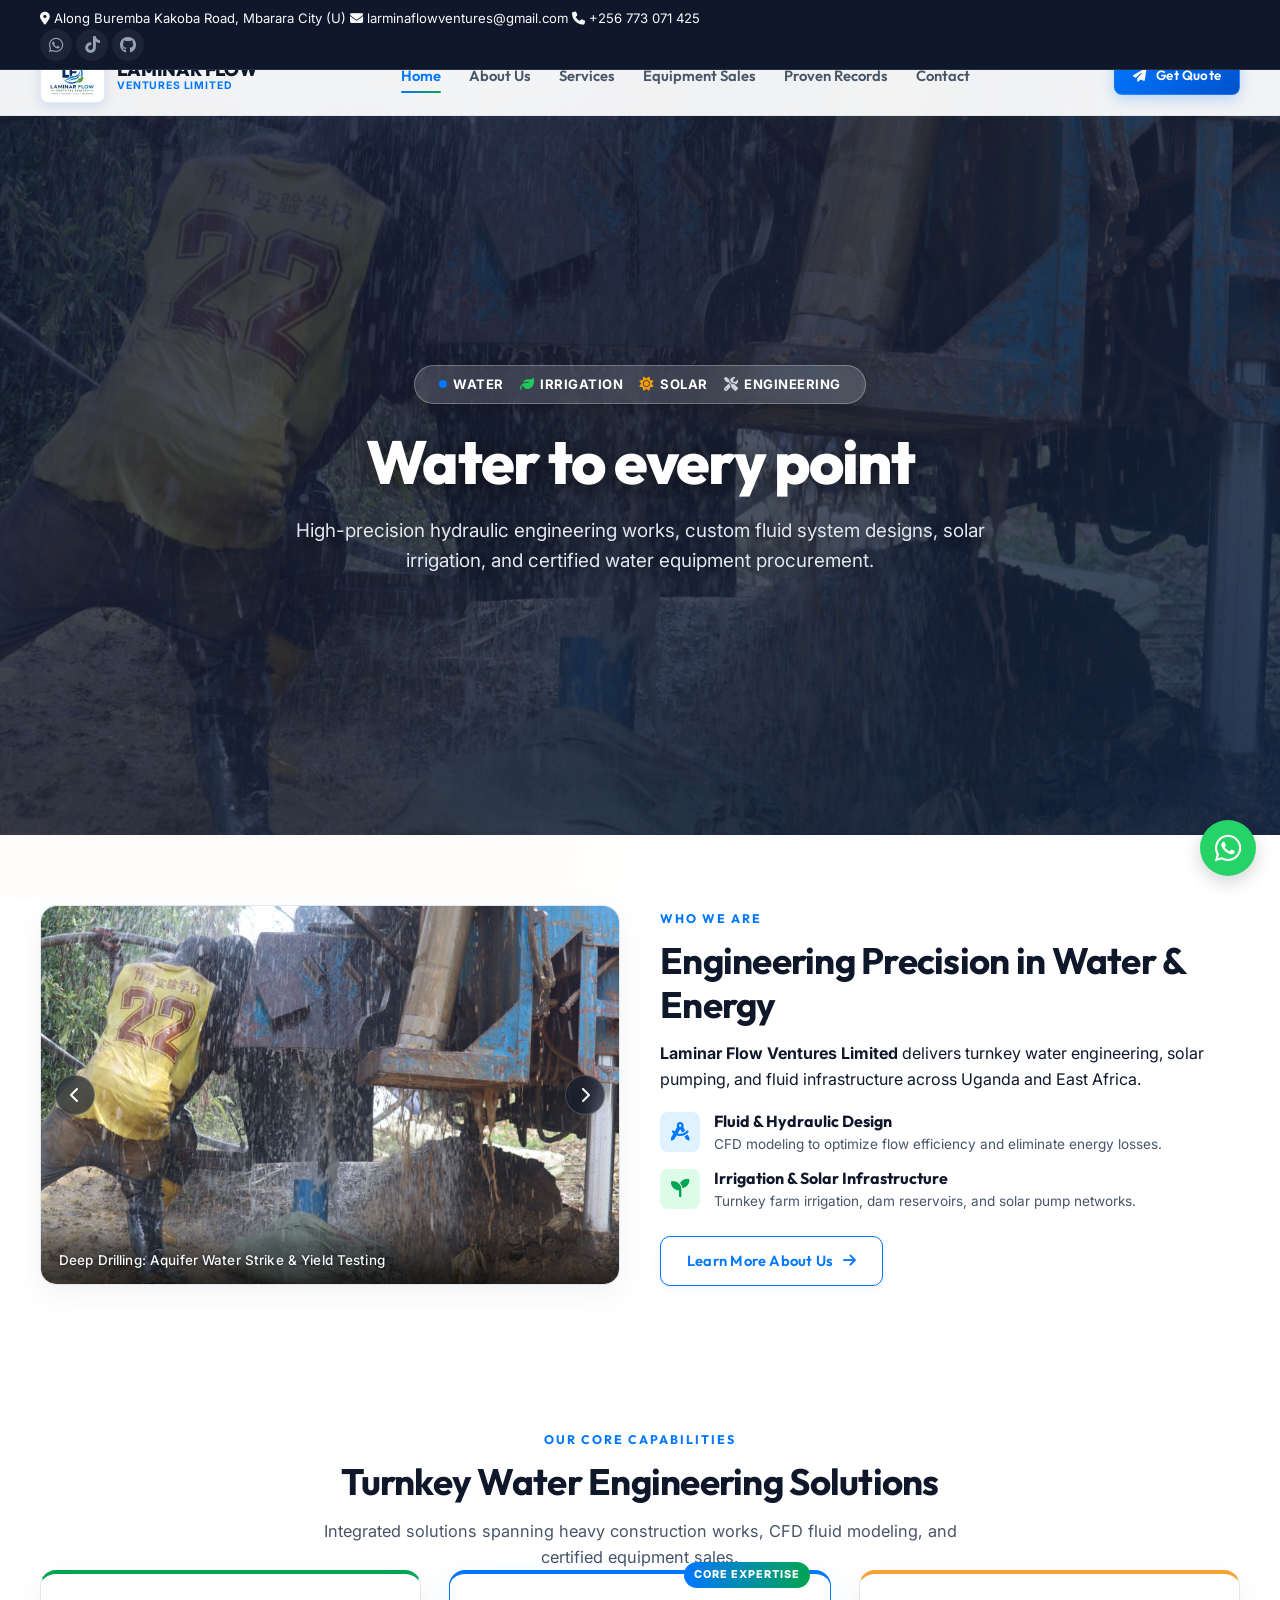
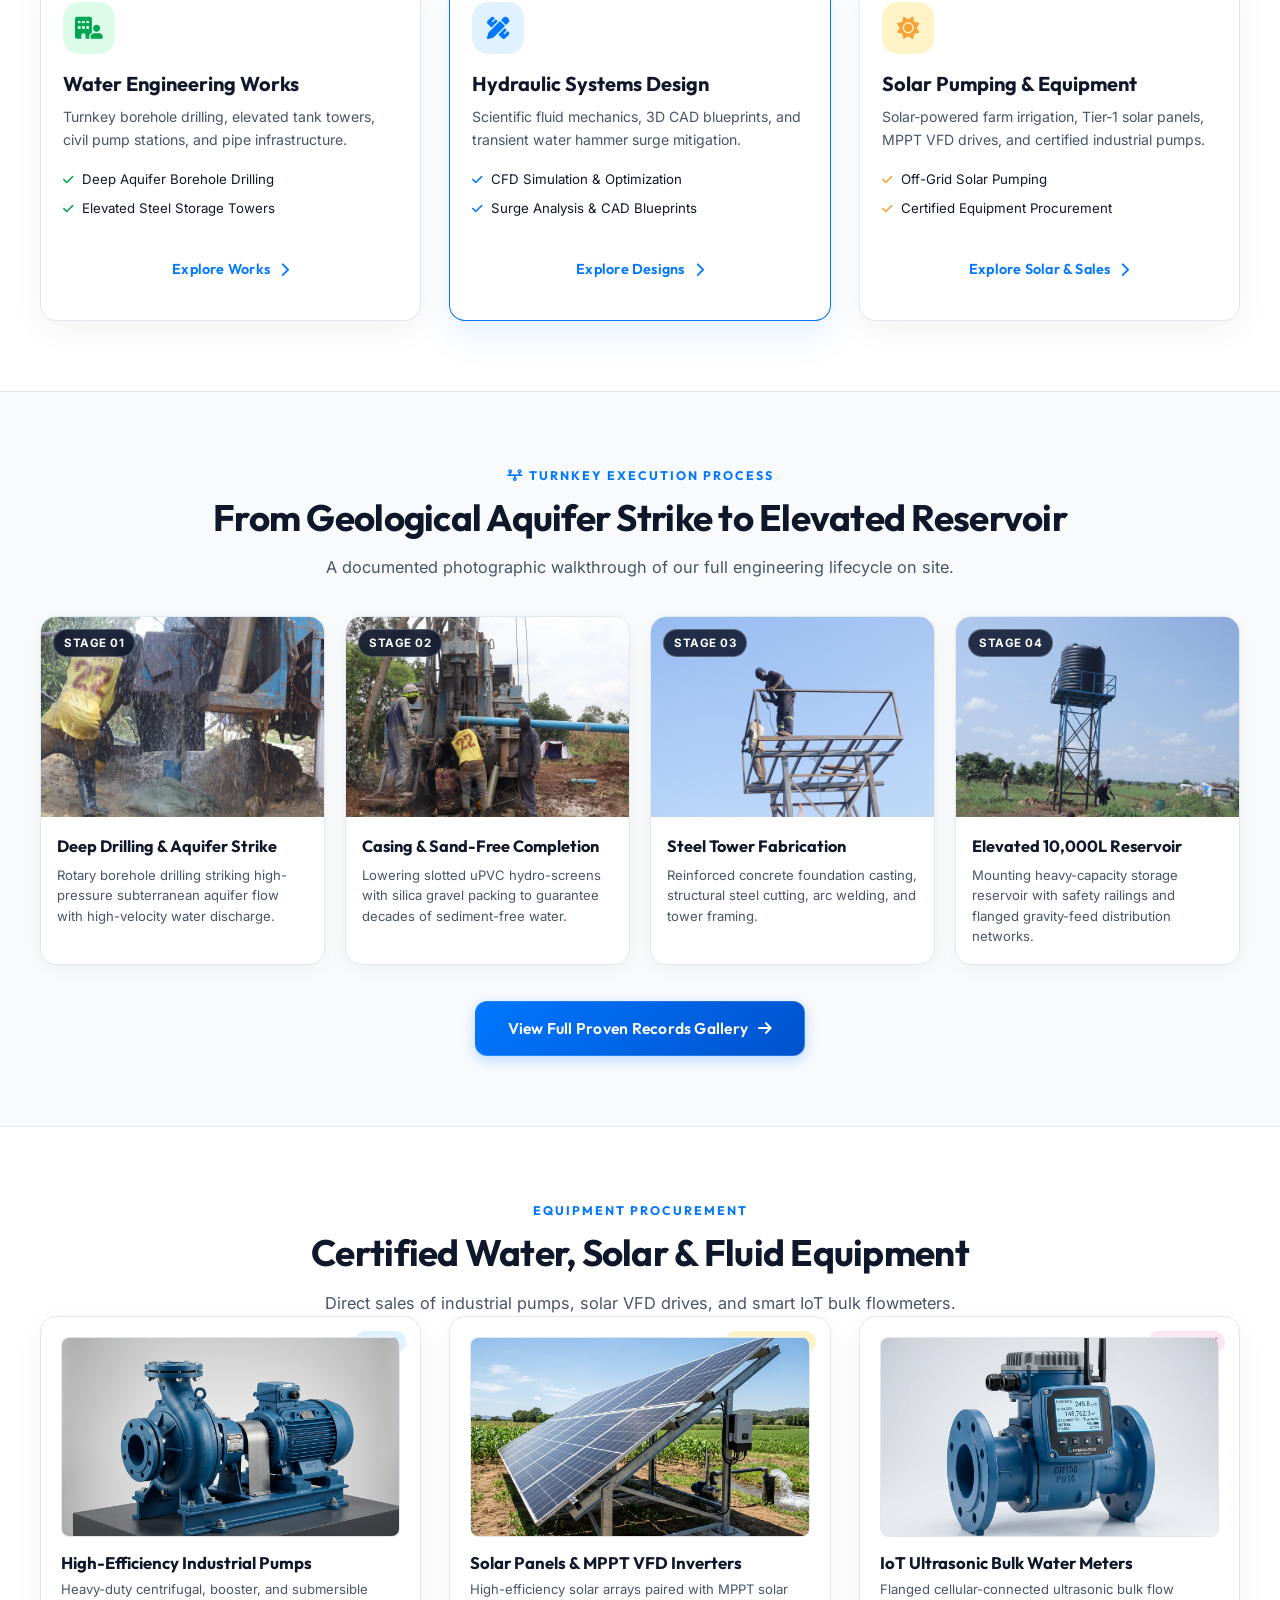
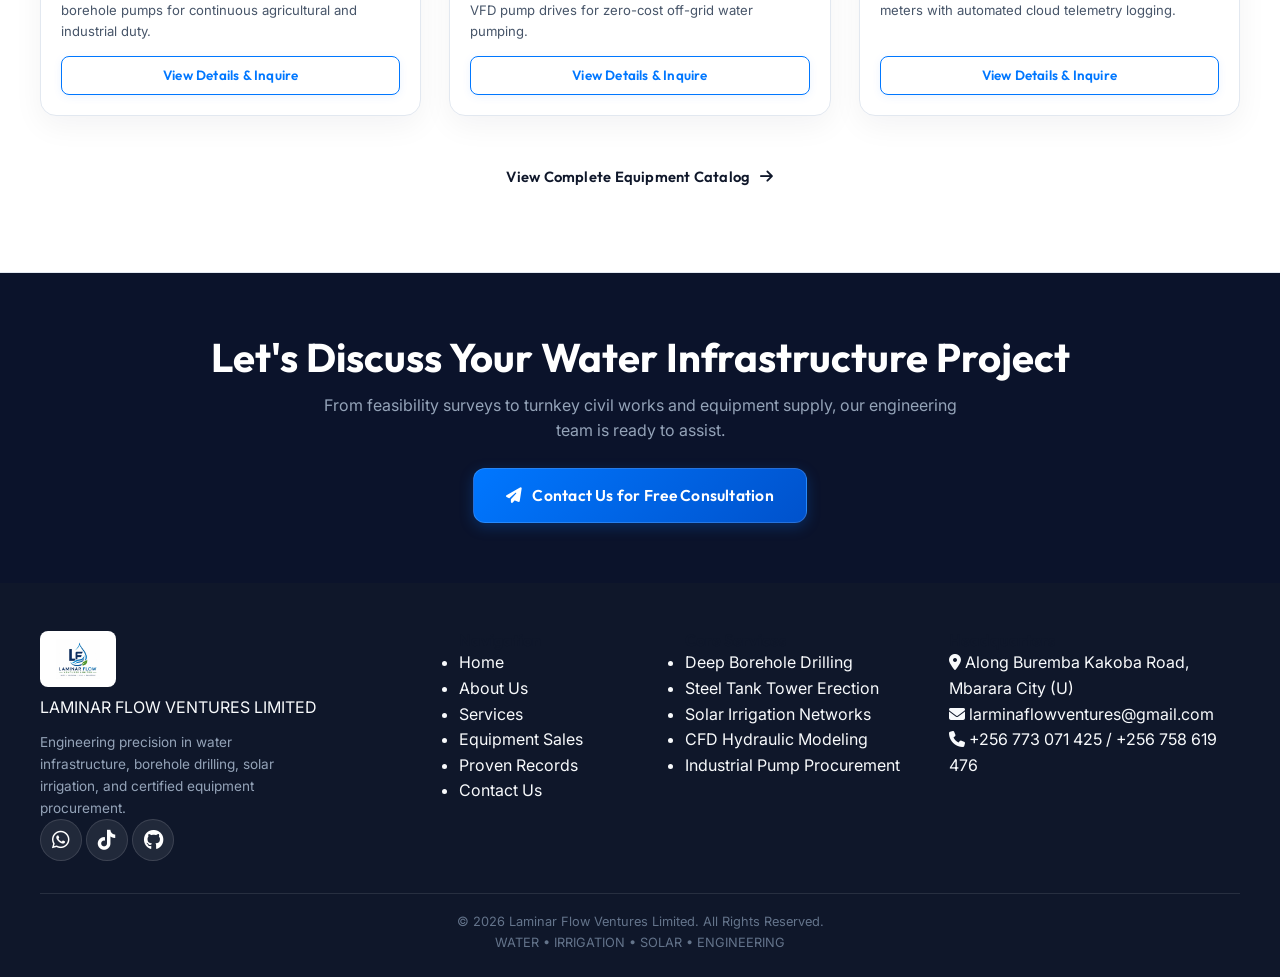
==== index.html @ 8f4f9148 "Add favicon to all html pages" ====
<!DOCTYPE html>
<html lang="en">
<head>
    <meta charset="UTF-8">
    <meta name="viewport" content="width=device-width, initial-scale=1.0">
    <title>Laminar Flow Ventures Limited | Water to every point</title>
    <link rel="icon" type="image/png" href="logo.png">
    <meta name="description" content="Turnkey Water Engineering Works, CFD Fluid Modeling, Agricultural Solar Irrigation, and Certified Equipment Sales across Uganda and East Africa.">
    
    <!-- Google Fonts -->
    <link rel="preconnect" href="https://fonts.googleapis.com">
    <link rel="preconnect" href="https://fonts.gstatic.com" crossorigin>
    <link href="https://fonts.googleapis.com/css2?family=Inter:wght@300;400;500;600;700&family=Outfit:wght@500;600;700;800&family=JetBrains+Mono:wght@400;500;600&display=swap" rel="stylesheet">
    
    <!-- Font Awesome Icons -->
    <link rel="stylesheet" href="https://cdnjs.cloudflare.com/ajax/libs/font-awesome/6.5.2/css/all.min.css">
    
    <!-- Custom CSS -->
    <link rel="stylesheet" href="styles.css?v=27.0">
</head>
<body>
    <!-- Top Contact Bar -->
    <div class="top-bar">
        <div class="container top-bar-content">
            <div class="top-info">
                <span><i class="fa-solid fa-location-dot"></i> Along Buremba Kakoba Road, Mbarara City (U)</span>
                <span><i class="fa-solid fa-envelope"></i> larminaflowventures@gmail.com</span>
                <span><i class="fa-solid fa-phone"></i> +256 773 071 425</span>
            </div>
            <div class="top-socials">
                <a href="https://wa.me/256758619476" target="_blank" class="top-social-link" title="Chat on WhatsApp"><i class="fa-brands fa-whatsapp"></i></a>
                <a href="https://www.tiktok.com/@laminarflowventures" target="_blank" class="top-social-link" title="Follow on TikTok"><i class="fa-brands fa-tiktok"></i></a>
                <a href="https://github.com/Christopher-Ssekyanzi/Laminar-flow-ventures-" target="_blank" class="top-social-link" title="GitHub Repository"><i class="fa-brands fa-github"></i></a>
            </div>
        </div>
    </div>

    <!-- Main Navigation Header -->
    <header class="main-header" id="header">
        <div class="container nav-container">
            <a href="index.html" class="brand-logo-wrapper" title="Laminar Flow Ventures Limited">
                <img src="logo.png" alt="Laminar Flow Ventures Limited Logo" class="header-logo-img">
                <div class="brand-text-block">
                    <span class="brand-title-main">LAMINAR FLOW</span>
                    <span class="brand-title-sub">VENTURES LIMITED</span>
                </div>
            </a>

            <nav class="nav-menu" id="nav-menu">
                <a href="index.html" class="nav-link active">Home</a>
                <a href="about.html" class="nav-link">About Us</a>
                <a href="services.html" class="nav-link">Services</a>
                <a href="equipment.html" class="nav-link">Equipment Sales</a>
                <a href="proven-records.html" class="nav-link">Proven Records</a>
                <a href="contact.html" class="nav-link">Contact</a>
            </nav>

            <div class="nav-actions">
                <a href="contact.html" class="btn btn-primary btn-sm"><i class="fa-solid fa-paper-plane"></i> Get Quote</a>
                <button class="mobile-toggle" id="mobile-toggle" aria-label="Toggle menu">
                    <i class="fa-solid fa-bars"></i>
                </button>
            </div>
        </div>
    </header>

    <!-- Hero Section with Background Slideshow (INTACT & UNTOUCHED) -->
    <section class="hero" id="hero">
        <!-- Dynamic Engineering & Water Infrastructure Background Slideshow -->
        <div class="hero-slideshow" id="hero-slideshow">
            <div class="hero-slide active" style="background-image: url('story_borehole_water_strike.jpg');" title="Deep Borehole Drilling & Aquifer Water Strike"></div>
            <div class="hero-slide" style="background-image: url('story_tower_completed_elevated_storage.jpg');" title="Elevated Water Tank Tower Infrastructure"></div>
            <div class="hero-slide" style="background-image: url('project_manifold_installation.jpg');" title="Pump Station Manifold & Piping Engineering"></div>
            <div class="hero-slide" style="background-image: url('product_solar_panels.jpg');" title="Solar Pumping & Clean Energy Arrays"></div>
            <div class="hero-slide" style="background-image: url('story_tower_structural_erection.jpg');" title="Structural Steel Tower Fabrication & Erection"></div>
        </div>

        <div class="hero-overlay"></div>
        
        <div class="hero-content">
            <div class="badge-pill">
                <span class="badge-item"><span class="badge-dot"></span> WATER</span>
                <span class="badge-item"><i class="fa-solid fa-leaf badge-icon leaf-icon"></i> IRRIGATION</span>
                <span class="badge-item"><i class="fa-solid fa-sun badge-icon sun-icon"></i> SOLAR</span>
                <span class="badge-item"><i class="fa-solid fa-screwdriver-wrench badge-icon wrench-icon"></i> ENGINEERING</span>
            </div>
            <h1 class="hero-title">
                Water to every point
            </h1>
            <p class="hero-subtitle">
                High-precision hydraulic engineering works, custom fluid system designs, solar irrigation, and certified water equipment procurement.
            </p>
        </div>
    </section>

    <!-- About Us Teaser Section -->
    <section class="section about" id="about">
        <div class="container">
            <div class="grid grid-2" style="align-items: center; gap: 40px;">
                <div class="about-image-wrapper">
                    <!-- Project Real Image Slideshow Carousel -->
                    <div class="glass-card image-card slideshow-container" id="about-slideshow">
                        <!-- Slide 1 -->
                        <div class="slideshow-slide active">
                            <img src="story_borehole_water_strike.jpg" alt="Deep Borehole Drilling & Aquifer Water Strike" class="about-real-img">
                            <div class="about-img-caption">
                                <span>Deep Drilling: Aquifer Water Strike & Yield Testing</span>
                            </div>
                        </div>

                        <!-- Slide 2 -->
                        <div class="slideshow-slide">
                            <img src="story_borehole_casing_installation.jpg" alt="Borehole uPVC Hydro-Casing Installation" class="about-real-img">
                            <div class="about-img-caption">
                                <span>Well Completion: Slotted uPVC Hydro-Casing</span>
                            </div>
                        </div>

                        <!-- Slide 3 -->
                        <div class="slideshow-slide">
                            <img src="story_tower_structural_erection.jpg" alt="Structural Steel Water Tank Tower Erection" class="about-real-img">
                            <div class="about-img-caption">
                                <span>Structural Works: Steel Tank Tower Fabrication</span>
                            </div>
                        </div>

                        <!-- Slide 4 -->
                        <div class="slideshow-slide">
                            <img src="story_tower_completed_elevated_storage.jpg" alt="Completed Elevated Water Tank Tower Storage" class="about-real-img">
                            <div class="about-img-caption">
                                <span>Gravity Storage: 10,000L Elevated Reservoir Tower</span>
                            </div>
                        </div>

                        <!-- Slideshow Navigation Controls -->
                        <button class="slideshow-arrow prev" id="slideshow-prev" aria-label="Previous Slide"><i class="fa-solid fa-chevron-left"></i></button>
                        <button class="slideshow-arrow next" id="slideshow-next" aria-label="Next Slide"><i class="fa-solid fa-chevron-right"></i></button>
                    </div>
                </div>

                <div class="about-content">
                    <div class="section-tag">WHO WE ARE</div>
                    <h2 class="section-title">Engineering Precision in Water & Energy</h2>
                    <p class="section-desc">
                        <strong>Laminar Flow Ventures Limited</strong> delivers turnkey water engineering, solar pumping, and fluid infrastructure across Uganda and East Africa.
                    </p>
                    
                    <div class="feature-list" style="margin-bottom: 24px;">
                        <div class="feature-item">
                            <div class="feature-icon cyan"><i class="fa-solid fa-compass-drafting"></i></div>
                            <div class="feature-text">
                                <h3>Fluid & Hydraulic Design</h3>
                                <p>CFD modeling to optimize flow efficiency and eliminate energy losses.</p>
                            </div>
                        </div>
                        <div class="feature-item">
                            <div class="feature-icon emerald"><i class="fa-solid fa-seedling"></i></div>
                            <div class="feature-text">
                                <h3>Irrigation & Solar Infrastructure</h3>
                                <p>Turnkey farm irrigation, dam reservoirs, and solar pump networks.</p>
                            </div>
                        </div>
                    </div>

                    <a href="about.html" class="btn btn-outline">
                        Learn More About Us <i class="fa-solid fa-arrow-right"></i>
                    </a>
                </div>
            </div>
        </div>
    </section>

    <!-- Services Pillars Teaser Section -->
    <section class="section services" id="services">
        <div class="container">
            <div class="section-header text-center">
                <div class="section-tag">OUR CORE CAPABILITIES</div>
                <h2 class="section-title">Turnkey Water Engineering Solutions</h2>
                <p class="section-subtitle">
                    Integrated solutions spanning heavy construction works, CFD fluid modeling, and certified equipment sales.
                </p>
            </div>

            <div class="grid grid-3">
                <!-- Service 1: Works -->
                <div class="glass-card service-card pillar-works">
                    <div class="service-icon-wrapper emerald">
                        <i class="fa-solid fa-building-user"></i>
                    </div>
                    <h3 class="service-title">Water Engineering Works</h3>
                    <p class="service-desc">
                        Turnkey borehole drilling, elevated tank towers, civil pump stations, and pipe infrastructure.
                    </p>
                    <ul class="service-bullets">
                        <li><i class="fa-solid fa-check" style="color: var(--lfv-eco-green);"></i> Deep Aquifer Borehole Drilling</li>
                        <li><i class="fa-solid fa-check" style="color: var(--lfv-eco-green);"></i> Elevated Steel Storage Towers</li>
                    </ul>
                    <a href="services.html" class="btn btn-text">
                        Explore Works <i class="fa-solid fa-chevron-right"></i>
                    </a>
                </div>

                <!-- Service 2: Designs -->
                <div class="glass-card service-card highlighted pillar-designs">
                    <div class="popular-badge">CORE EXPERTISE</div>
                    <div class="service-icon-wrapper cyan">
                        <i class="fa-solid fa-pen-ruler"></i>
                    </div>
                    <h3 class="service-title">Hydraulic Systems Design</h3>
                    <p class="service-desc">
                        Scientific fluid mechanics, 3D CAD blueprints, and transient water hammer surge mitigation.
                    </p>
                    <ul class="service-bullets">
                        <li><i class="fa-solid fa-check" style="color: var(--lfv-ocean-cyan);"></i> CFD Simulation & Optimization</li>
                        <li><i class="fa-solid fa-check" style="color: var(--lfv-ocean-cyan);"></i> Surge Analysis & CAD Blueprints</li>
                    </ul>
                    <a href="services.html" class="btn btn-text">
                        Explore Designs <i class="fa-solid fa-chevron-right"></i>
                    </a>
                </div>

                <!-- Service 3: Solar & Sales -->
                <div class="glass-card service-card pillar-sales">
                    <div class="service-icon-wrapper amber">
                        <i class="fa-solid fa-sun"></i>
                    </div>
                    <h3 class="service-title">Solar Pumping & Equipment</h3>
                    <p class="service-desc">
                        Solar-powered farm irrigation, Tier-1 solar panels, MPPT VFD drives, and certified industrial pumps.
                    </p>
                    <ul class="service-bullets">
                        <li><i class="fa-solid fa-check" style="color: var(--lfv-solar-amber);"></i> Off-Grid Solar Pumping</li>
                        <li><i class="fa-solid fa-check" style="color: var(--lfv-solar-amber);"></i> Certified Equipment Procurement</li>
                    </ul>
                    <a href="services.html" class="btn btn-text">
                        Explore Solar & Sales <i class="fa-solid fa-chevron-right"></i>
                    </a>
                </div>
            </div>
        </div>
    </section>

    <!-- Turnkey Project Storyline: 4 Stages -->
    <section class="section project-story-section" id="storyline">
        <div class="container">
            <div class="section-header text-center">
                <div class="section-tag"><i class="fa-solid fa-timeline"></i> TURNKEY EXECUTION PROCESS</div>
                <h2 class="section-title">From Geological Aquifer Strike to Elevated Reservoir</h2>
                <p class="section-subtitle">
                    A documented photographic walkthrough of our full engineering lifecycle on site.
                </p>
            </div>

            <div class="story-grid">
                <!-- Step 1 -->
                <div class="story-card">
                    <div class="story-img-wrapper">
                        <img src="story_borehole_water_strike.jpg" alt="Deep Borehole Drilling & Aquifer Water Strike">
                        <span class="story-step-badge">STAGE 01</span>
                    </div>
                    <div class="story-content">
                        <h3>Deep Drilling & Aquifer Strike</h3>
                        <p>Rotary borehole drilling striking high-pressure subterranean aquifer flow with high-velocity water discharge.</p>
                    </div>
                </div>

                <!-- Step 2 -->
                <div class="story-card">
                    <div class="story-img-wrapper">
                        <img src="story_borehole_casing_installation.jpg" alt="Hydro-Casing & Wellhead Gravel Packing">
                        <span class="story-step-badge">STAGE 02</span>
                    </div>
                    <div class="story-content">
                        <h3>Casing & Sand-Free Completion</h3>
                        <p>Lowering slotted uPVC hydro-screens with silica gravel packing to guarantee decades of sediment-free water.</p>
                    </div>
                </div>

                <!-- Step 3 -->
                <div class="story-card">
                    <div class="story-img-wrapper">
                        <img src="story_tower_structural_erection.jpg" alt="Structural Steel Tower Fabrication & Assembly">
                        <span class="story-step-badge">STAGE 03</span>
                    </div>
                    <div class="story-content">
                        <h3>Steel Tower Fabrication</h3>
                        <p>Reinforced concrete foundation casting, structural steel cutting, arc welding, and tower framing.</p>
                    </div>
                </div>

                <!-- Step 4 -->
                <div class="story-card">
                    <div class="story-img-wrapper">
                        <img src="story_tower_completed_elevated_storage.jpg" alt="Completed Elevated Reservoir System">
                        <span class="story-step-badge">STAGE 04</span>
                    </div>
                    <div class="story-content">
                        <h3>Elevated 10,000L Reservoir</h3>
                        <p>Mounting heavy-capacity storage reservoir with safety railings and flanged gravity-feed distribution networks.</p>
                    </div>
                </div>
            </div>

            <div class="text-center" style="margin-top: 36px;">
                <a href="proven-records.html" class="btn btn-primary btn-lg">
                    View Full Proven Records Gallery <i class="fa-solid fa-arrow-right"></i>
                </a>
            </div>
        </div>
    </section>

    <!-- Equipment Sales Teaser -->
    <section class="section products-section" id="products">
        <div class="container">
            <div class="section-header text-center">
                <div class="section-tag">EQUIPMENT PROCUREMENT</div>
                <h2 class="section-title">Certified Water, Solar & Fluid Equipment</h2>
                <p class="section-subtitle">Direct sales of industrial pumps, solar VFD drives, and smart IoT bulk flowmeters.</p>
            </div>

            <div class="grid grid-3 product-grid">
                <!-- Product Card 1 -->
                <div class="glass-card product-card">
                    <div class="product-badge">PUMPS</div>
                    <div class="product-img-wrapper">
                        <img src="product_industrial_pump.jpg" alt="Industrial Centrifugal & Submersible Water Pump" class="product-real-img">
                    </div>
                    <h3>High-Efficiency Industrial Pumps</h3>
                    <p>Heavy-duty centrifugal, booster, and submersible borehole pumps for continuous agricultural and industrial duty.</p>
                    <a href="equipment.html" class="btn btn-outline btn-block btn-sm">View Details & Inquire</a>
                </div>

                <!-- Product Card 2 -->
                <div class="glass-card product-card">
                    <div class="product-badge amber">SOLAR POWER</div>
                    <div class="product-img-wrapper">
                        <img src="product_solar_panels.jpg" alt="Tier-1 Monocrystalline Solar Panels" class="product-real-img">
                    </div>
                    <h3>Solar Panels & MPPT VFD Inverters</h3>
                    <p>High-efficiency solar arrays paired with MPPT solar VFD pump drives for zero-cost off-grid water pumping.</p>
                    <a href="equipment.html" class="btn btn-outline btn-block btn-sm">View Details & Inquire</a>
                </div>

                <!-- Product Card 3 -->
                <div class="glass-card product-card">
                    <div class="product-badge rose">TELEMETRY</div>
                    <div class="product-img-wrapper">
                        <img src="product_bulk_water_meter.jpg" alt="Ultrasonic Bulk Water Meter" class="product-real-img">
                    </div>
                    <h3>IoT Ultrasonic Bulk Water Meters</h3>
                    <p>Flanged cellular-connected ultrasonic bulk flow meters with automated cloud telemetry logging.</p>
                    <a href="equipment.html" class="btn btn-outline btn-block btn-sm">View Details & Inquire</a>
                </div>
            </div>

            <div class="text-center" style="margin-top: 36px;">
                <a href="equipment.html" class="btn btn-secondary">
                    View Complete Equipment Catalog <i class="fa-solid fa-arrow-right"></i>
                </a>
            </div>
        </div>
    </section>

    <!-- Call to Action Banner -->
    <section class="section-cta-strip">
        <div class="container">
            <h2>Let's Discuss Your Water Infrastructure Project</h2>
            <p>From feasibility surveys to turnkey civil works and equipment supply, our engineering team is ready to assist.</p>
            <a href="contact.html" class="btn btn-primary btn-lg"><i class="fa-solid fa-paper-plane"></i> Contact Us for Free Consultation</a>
        </div>
    </section>

    <!-- Footer -->
    <footer class="footer">
        <div class="container">
            <div class="footer-top">
                <div class="footer-brand">
                    <div class="footer-brand-header">
                        <img src="logo.png" alt="Laminar Flow Ventures Logo" class="footer-logo-img">
                        <div>
                            <span class="footer-brand-title">LAMINAR FLOW</span>
                            <span class="footer-brand-subtitle">VENTURES LIMITED</span>
                        </div>
                    </div>
                    <p class="footer-about">Engineering precision in water infrastructure, borehole drilling, solar irrigation, and certified equipment procurement.</p>
                    <div class="social-links">
                        <a href="https://wa.me/256758619476" target="_blank" class="social-icon-btn whatsapp" title="WhatsApp"><i class="fa-brands fa-whatsapp"></i></a>
                        <a href="https://www.tiktok.com/@laminarflowventures" target="_blank" class="social-icon-btn tiktok" title="TikTok"><i class="fa-brands fa-tiktok"></i></a>
                        <a href="https://github.com/Christopher-Ssekyanzi/Laminar-flow-ventures-" target="_blank" class="social-icon-btn github" title="GitHub"><i class="fa-brands fa-github"></i></a>
                    </div>
                </div>

                <div class="footer-nav">
                    <h4>Navigation</h4>
                    <ul>
                        <li><a href="index.html">Home</a></li>
                        <li><a href="about.html">About Us</a></li>
                        <li><a href="services.html">Services</a></li>
                        <li><a href="equipment.html">Equipment Sales</a></li>
                        <li><a href="proven-records.html">Proven Records</a></li>
                        <li><a href="contact.html">Contact Us</a></li>
                    </ul>
                </div>

                <div class="footer-nav">
                    <h4>Core Services</h4>
                    <ul>
                        <li><a href="services.html">Deep Borehole Drilling</a></li>
                        <li><a href="services.html">Steel Tank Tower Erection</a></li>
                        <li><a href="services.html">Solar Irrigation Networks</a></li>
                        <li><a href="services.html">CFD Hydraulic Modeling</a></li>
                        <li><a href="equipment.html">Industrial Pump Procurement</a></li>
                    </ul>
                </div>

                <div class="footer-contact">
                    <h4>Headquarters</h4>
                    <p><i class="fa-solid fa-location-dot"></i> Along Buremba Kakoba Road, Mbarara City (U)</p>
                    <p><i class="fa-solid fa-envelope"></i> larminaflowventures@gmail.com</p>
                    <p><i class="fa-solid fa-phone"></i> +256 773 071 425 / +256 758 619 476</p>
                </div>
            </div>

            <div class="footer-bottom">
                <p>&copy; <span id="year">2026</span> Laminar Flow Ventures Limited. All Rights Reserved.</p>
                <div class="footer-badge-text">
                    <span>WATER</span> • <span>IRRIGATION</span> • <span>SOLAR</span> • <span>ENGINEERING</span>
                </div>
            </div>
        </div>
    </footer>

    <!-- WhatsApp Floating Action -->
    <a href="https://wa.me/256758619476" target="_blank" class="whatsapp-float" title="Chat with Laminar Flow Ventures on WhatsApp">
        <i class="fa-brands fa-whatsapp"></i>
        <span class="whatsapp-tooltip">Chat on WhatsApp</span>
    </a>

    <!-- Scripts -->
    <script src="app.js?v=27.0"></script>
</body>
</html>
---- styles.css ----
/* ==========================================================================
   Laminar Flow Ventures Limited - Master Design System & Stylesheet
   Theme: Full Android Mobile Scaling, Responsive Tab Auto-Fitting & Seamless Blending
   ========================================================================== */

:root {
    /* Base Light Canvas Background System */
    --bg-main: #FFFFFF;
    --bg-surface: #F8FAFC;
    --bg-surface-elevated: #F1F5F9;
    --bg-hydro-ice: #F0F7FF;

    /* Authentic Laminar Flow Logo Colors */
    --lfv-hydro-blue: #0052CC;        /* Water Primary from Logo */
    --lfv-ocean-cyan: #0077FF;        /* Water Secondary from Logo */
    --lfv-eco-green: #00A551;         /* Irrigation Leaf Green from Logo */
    --lfv-solar-amber: #F6A235;       /* Solar Warm Gold from Logo */
    --lfv-solar-gold: #D97706;        /* Solar Primary from Logo */
    --lfv-navy-dark: #0F172A;         /* Heavy Engineering Charcoal Navy */

    --primary-cyan: var(--lfv-ocean-cyan);
    --primary-sapphire: var(--lfv-hydro-blue);
    --accent-teal: #00B8D9;
    --accent-amber: var(--lfv-solar-amber);
    --accent-emerald: var(--lfv-eco-green);
    --accent-rose: #DB2777;
    
    --text-main: #0F172A;
    --text-muted: #475569;
    --text-dim: #94A3B8;
    
    --border-subtle: #E2E8F0;
    --border-glass: rgba(15, 23, 42, 0.08);
    --border-glow: rgba(0, 119, 255, 0.3);
    
    /* Fonts */
    --font-heading: 'Outfit', sans-serif;
    --font-body: 'Inter', sans-serif;
    
    /* Layout Variables */
    --container-max: 1240px;
    --nav-height: 80px;
    --radius-sm: 8px;
    --radius-md: 16px;
    --radius-lg: 24px;

    --transition-fast: 0.2s cubic-bezier(0.4, 0, 0.2, 1);
    --transition-smooth: 0.4s cubic-bezier(0.16, 1, 0.3, 1);
}

/* Reset & Global Base */
*, *::before, *::after {
    box-sizing: border-box;
    margin: 0;
    padding: 0;
}

html {
    scroll-behavior: smooth;
    font-size: 16px;
    background-color: var(--bg-main);
    color: var(--text-main);
    font-family: var(--font-body);
    line-height: 1.6;
    overflow-x: hidden;
    width: 100%;
    -webkit-tap-highlight-color: transparent;
}

body {
    background-color: var(--bg-main);
    background-image: 
        radial-gradient(circle at 10% 10%, rgba(0, 119, 255, 0.03) 0%, transparent 40%),
        radial-gradient(circle at 90% 40%, rgba(0, 165, 81, 0.03) 0%, transparent 40%),
        radial-gradient(circle at 20% 85%, rgba(246, 162, 53, 0.03) 0%, transparent 40%);
    background-attachment: fixed;
    min-height: 100vh;
    width: 100%;
    overflow-x: hidden;
    -webkit-overflow-scrolling: touch;
}

a {
    color: inherit;
    text-decoration: none;
}

button, input, select, textarea {
    font-family: inherit;
    font-size: inherit;
}

/* Typography Helpers */
h1, h2, h3, h4, h5, h6 {
    font-family: var(--font-heading);
    font-weight: 700;
    line-height: 1.2;
    color: var(--text-main);
}

/* Multi-Tone Brand Gradient Text from Logo */
.gradient-text {
    background: linear-gradient(135deg, var(--lfv-ocean-cyan) 0%, var(--lfv-eco-green) 50%, var(--lfv-solar-amber) 100%);
    -webkit-background-clip: text;
    -webkit-text-fill-color: transparent;
}

/* FLOATING WHATSAPP ACTION BUTTON */
.whatsapp-float {
    position: fixed;
    bottom: 24px;
    right: 24px;
    background: #25D366;
    color: #FFFFFF;
    width: 56px;
    height: 56px;
    border-radius: 50%;
    display: flex;
    align-items: center;
    justify-content: center;
    font-size: 1.9rem;
    box-shadow: 0 6px 18px rgba(15, 23, 42, 0.18);
    z-index: 1500;
    transition: all var(--transition-smooth);
    touch-action: manipulation;
}

.whatsapp-float:hover {
    transform: scale(1.08);
    box-shadow: 0 10px 24px rgba(15, 23, 42, 0.24);
    color: #FFFFFF;
}

.whatsapp-tooltip {
    position: absolute;
    right: 68px;
    background: #0F172A;
    color: #FFFFFF;
    font-size: 0.8rem;
    font-weight: 600;
    padding: 6px 14px;
    border-radius: 20px;
    white-space: nowrap;
    opacity: 0;
    pointer-events: none;
    transition: opacity var(--transition-fast);
}

.whatsapp-float:hover .whatsapp-tooltip {
    opacity: 1;
}

/* TOP UTILITY ANNOUNCEMENT BAR */
.top-bar {
    background: var(--lfv-navy-dark);
    color: #F8FAFC;
    font-size: 0.82rem;
    padding: 8px 0;
    border-bottom: 1px solid rgba(255, 255, 255, 0.1);
    position: relative;
    z-index: 1001;
}

.top-bar-container {
    display: flex;
    justify-content: space-between;
    align-items: center;
}

.top-bar-left {
    display: flex;
    gap: 24px;
    color: #94A3B8;
}

.top-bar-left span {
    display: flex;
    align-items: center;
    gap: 8px;
}

.top-bar-left i {
    color: var(--lfv-ocean-cyan);
}

.top-bar-right {
    display: flex;
    align-items: center;
    gap: 12px;
}

.top-social-link {
    color: #94A3B8;
    font-size: 1.05rem;
    transition: color var(--transition-fast), transform var(--transition-fast);
    display: inline-flex;
    align-items: center;
    justify-content: center;
    width: 32px;
    height: 32px;
    border-radius: 50%;
    background: rgba(255, 255, 255, 0.06);
}

.top-social-link:hover {
    color: #FFFFFF;
    background: var(--lfv-ocean-cyan);
    transform: scale(1.1);
}

/* LOGO IMAGE & BRAND STYLES */
.brand-logo-wrapper {
    display: inline-flex;
    align-items: center;
    gap: 12px;
    text-decoration: none;
}

.header-logo-img {
    height: 54px;
    max-height: 58px;
    width: auto;
    object-fit: contain;
    border-radius: 8px;
    background: #FFFFFF;
    padding: 3px 6px;
    box-shadow: 0 3px 12px rgba(0, 82, 204, 0.15);
    border: 1.5px solid rgba(226, 232, 240, 0.9);
    transition: transform var(--transition-fast), box-shadow var(--transition-fast);
}

.header-logo-img:hover {
    transform: scale(1.04);
    box-shadow: 0 4px 16px rgba(0, 82, 204, 0.25);
}

.brand-text-block {
    display: flex;
    flex-direction: column;
    justify-content: center;
    line-height: 1.15;
}

.brand-title-main {
    font-family: 'Outfit', sans-serif;
    font-weight: 800;
    font-size: 1.15rem;
    color: #0F172A;
    letter-spacing: -0.01em;
}

.brand-title-sub {
    font-family: 'Inter', sans-serif;
    font-weight: 700;
    font-size: 0.65rem;
    letter-spacing: 0.08em;
    color: var(--lfv-ocean-cyan);
    text-transform: uppercase;
}

.footer-logo-img {
    height: 56px;
    width: auto;
    object-fit: contain;
    background: #FFFFFF;
    padding: 8px 16px;
    border-radius: var(--radius-sm);
}

/* FOOTER SOCIAL ROW & BUTTONS */
.footer-social-row {
    display: flex;
    gap: 12px;
    margin-top: 14px;
}

.social-icon-btn {
    width: 42px;
    height: 42px;
    border-radius: 50%;
    display: inline-flex;
    align-items: center;
    justify-content: center;
    font-size: 1.25rem;
    background: rgba(255, 255, 255, 0.08);
    color: #FFFFFF;
    border: 1px solid rgba(255, 255, 255, 0.12);
    transition: all var(--transition-smooth);
    touch-action: manipulation;
}

.social-icon-btn.whatsapp:hover { background: #25D366; color: #FFFFFF; border-color: #25D366; transform: translateY(-3px); }
.social-icon-btn.tiktok:hover { background: #000000; color: #FFFFFF; border-color: #333333; transform: translateY(-3px); }
.social-icon-btn.github:hover { background: #333333; color: #FFFFFF; border-color: #666666; transform: translateY(-3px); }

/* REAL PROJECT IMAGE & SLIDESHOW CAROUSEL STYLES */
.slideshow-container {
    position: relative;
    overflow: hidden;
    border-radius: var(--radius-md);
    height: 380px;
}

.slideshow-slide {
    position: absolute;
    top: 0;
    left: 0;
    width: 100%;
    height: 100%;
    opacity: 0;
    visibility: hidden;
    transition: opacity 0.8s ease-in-out, visibility 0.8s ease-in-out;
}

.slideshow-slide.active {
    opacity: 1;
    visibility: visible;
    z-index: 1;
}

.slideshow-arrow {
    position: absolute;
    top: 50%;
    transform: translateY(-50%);
    z-index: 10;
    width: 40px;
    height: 40px;
    border-radius: 50%;
    background: rgba(15, 23, 42, 0.65);
    color: #FFFFFF;
    border: 1px solid rgba(255, 255, 255, 0.2);
    display: flex;
    align-items: center;
    justify-content: center;
    font-size: 1rem;
    cursor: pointer;
    backdrop-filter: blur(8px);
    transition: all var(--transition-fast);
    touch-action: manipulation;
}

.slideshow-arrow:hover {
    background: var(--lfv-ocean-cyan);
    color: #FFFFFF;
    border-color: var(--lfv-ocean-cyan);
    transform: translateY(-50%) scale(1.1);
}

.slideshow-arrow.prev { left: 14px; }
.slideshow-arrow.next { right: 14px; }

.about-real-img {
    width: 100%;
    height: 380px;
    object-fit: cover;
    border-radius: var(--radius-md);
    display: block;
}

.about-img-caption {
    position: absolute;
    bottom: 0;
    left: 0;
    right: 0;
    width: 100%;
    background: linear-gradient(to top, rgba(0, 0, 0, 0.72) 0%, rgba(0, 0, 0, 0.35) 60%, transparent 100%);
    color: #F8FAFC;
    font-size: 0.84rem;
    font-weight: 500;
    padding: 28px 18px 14px;
    border-radius: 0 0 var(--radius-md) var(--radius-md);
    display: block;
    text-align: left;
    letter-spacing: 0.01em;
    line-height: 1.45;
    text-shadow: 0 1px 4px rgba(0, 0, 0, 0.7);
    border: none;
    backdrop-filter: none;
    -webkit-backdrop-filter: none;
}

.about-img-caption span {
    color: #F8FAFC;
    font-weight: 500;
}

.portfolio-real-img {
    width: 100%;
    height: 100%;
    object-fit: cover;
    transition: transform var(--transition-smooth);
}

.portfolio-card:hover .portfolio-real-img {
    transform: scale(1.06);
}

.equipment-row {
    display: flex;
    justify-content: space-between;
    align-items: center;
    background: #FFFFFF;
    border: 1px solid var(--border-subtle);
    padding: 12px 14px;
    border-radius: var(--radius-sm);
    gap: 12px;
}

.equipment-row strong {
    display: block;
    font-size: 0.88rem;
}

.equipment-row span {
    font-size: 0.78rem;
    color: var(--text-muted);
}

/* UI Cards & Panels */
.glass-card, .glass-panel {
    background: #FFFFFF;
    border: 1px solid var(--border-subtle);
    border-radius: var(--radius-md);
    box-shadow: 0 10px 30px rgba(15, 23, 42, 0.05);
    transition: all var(--transition-smooth);
    max-width: 100%;
}

.glass-card:hover {
    border-color: var(--border-glow);
    box-shadow: 0 20px 40px rgba(0, 119, 255, 0.12);
    transform: translateY(-4px);
}

/* Layout Utilities */
.container {
    width: 100%;
    max-width: var(--container-max);
    margin: 0 auto;
    padding: 0 20px;
}

.grid {
    display: grid;
    gap: 28px;
}

.grid-2 { grid-template-columns: repeat(2, 1fr); }
.grid-3 { grid-template-columns: repeat(3, 1fr); }
.grid-4 { grid-template-columns: repeat(4, 1fr); }

.text-center { text-align: center; }

.section {
    padding: 70px 0;
    position: relative;
}

.section-tag {
    display: inline-block;
    font-family: var(--font-heading);
    font-size: 0.78rem;
    font-weight: 700;
    letter-spacing: 2px;
    color: var(--lfv-ocean-cyan);
    margin-bottom: 10px;
    text-transform: uppercase;
}

.section-title {
    font-size: clamp(1.8rem, 4.5vw, 2.3rem);
    margin-bottom: 14px;
    letter-spacing: -0.02em;
    color: var(--text-main);
}

.section-subtitle {
    font-size: 1.02rem;
    color: var(--text-muted);
    max-width: 660px;
    margin: 0 auto;
}

/* EXECUTIVE & PROFESSIONAL BUTTON DESIGN SYSTEM */
.btn {
    display: inline-flex;
    align-items: center;
    justify-content: center;
    gap: 10px;
    padding: 12px 26px;
    border-radius: 10px;
    font-family: var(--font-heading);
    font-weight: 600;
    font-size: 0.92rem;
    letter-spacing: 0.015em;
    cursor: pointer;
    transition: all 0.25s cubic-bezier(0.16, 1, 0.3, 1);
    border: 1px solid transparent;
    touch-action: manipulation;
    min-height: 44px;
    white-space: nowrap;
    user-select: none;
    position: relative;
    overflow: hidden;
}

.btn:active {
    transform: translateY(0) scale(0.98);
}

.btn-primary {
    background: linear-gradient(135deg, var(--lfv-ocean-cyan) 0%, var(--lfv-hydro-blue) 100%);
    color: #FFFFFF;
    border-color: rgba(255, 255, 255, 0.15);
    box-shadow: 0 4px 14px rgba(0, 119, 255, 0.25);
}

.btn-primary:hover {
    transform: translateY(-2px);
    box-shadow: 0 8px 24px rgba(0, 119, 255, 0.4);
    background: linear-gradient(135deg, #1A88FF 0%, #0044B3 100%);
    color: #FFFFFF;
}

.btn-glass {
    background: #FFFFFF;
    border: 1px solid var(--border-subtle);
    color: var(--text-main);
    box-shadow: 0 2px 8px rgba(15, 23, 42, 0.04);
}

.btn-glass:hover {
    background: #F8FAFC;
    border-color: var(--primary-cyan);
    color: var(--primary-cyan);
    transform: translateY(-2px);
    box-shadow: 0 6px 16px rgba(15, 23, 42, 0.08);
}

.btn-outline {
    background: #FFFFFF;
    border: 1.5px solid var(--primary-cyan);
    color: var(--primary-cyan);
    box-shadow: 0 2px 8px rgba(0, 119, 255, 0.08);
}

.btn-outline:hover {
    background: #E0F2FE;
    border-color: var(--primary-cyan);
    color: var(--primary-cyan);
    transform: translateY(-2px);
    box-shadow: 0 6px 18px rgba(0, 119, 255, 0.2);
}

.btn-lg {
    padding: 14px 32px;
    font-size: 0.98rem;
    border-radius: 12px;
}

.btn-sm {
    padding: 8px 18px;
    font-size: 0.84rem;
    border-radius: 8px;
    min-height: 38px;
}

.btn-block {
    width: 100%;
}

.btn-text {
    background: transparent;
    color: var(--primary-cyan);
    padding: 6px 12px;
    font-weight: 600;
    font-size: 0.9rem;
    border-radius: 6px;
    transition: all var(--transition-fast);
}

.btn-text:hover {
    background: #E0F2FE;
    color: var(--primary-sapphire);
    transform: translateX(3px);
}

/* COMPACT PROVEN RECORDS BANNER */
.records-banner-section {
    padding: 50px 0;
    background: #F8FAFC;
    border-top: 1px solid var(--border-subtle);
    border-bottom: 1px solid var(--border-subtle);
}

.records-banner-card {
    background: #FFFFFF;
    border: 1px solid var(--border-subtle);
    border-radius: var(--radius-md);
    padding: 32px 36px;
    display: flex;
    align-items: center;
    justify-content: space-between;
    gap: 24px;
    box-shadow: 0 8px 24px rgba(15, 23, 42, 0.04);
    flex-wrap: wrap;
}

.records-banner-content {
    text-align: left;
    max-width: 650px;
}

.records-banner-content h3 {
    font-size: 1.35rem;
    color: var(--text-main);
    margin-top: 4px;
}

/* Header & Navbar */
.main-header, .navbar {
    position: fixed;
    top: 36px;
    left: 0;
    width: 100%;
    height: var(--nav-height);
    z-index: 1000;
    transition: all var(--transition-smooth);
    background: rgba(255, 255, 255, 0.94);
    backdrop-filter: blur(20px);
    -webkit-backdrop-filter: blur(20px);
    border-bottom: 1px solid var(--border-subtle);
}

.main-header.scrolled, .navbar.scrolled {
    top: 0;
    background: rgba(255, 255, 255, 0.98);
    box-shadow: 0 4px 20px rgba(15, 23, 42, 0.06);
    height: 68px;
}

.main-header.nav-hidden, .navbar.nav-hidden {
    transform: translateY(-110%) !important;
}

.mobile-toggle {
    transition: transform 0.25s ease, opacity 0.25s ease;
}

.mobile-toggle.toggle-hidden {
    opacity: 0 !important;
    pointer-events: none !important;
    transform: scale(0.8) !important;
}

.nav-container {
    max-width: var(--container-max);
    margin: 0 auto;
    padding: 0 20px;
    height: 100%;
    display: flex;
    align-items: center;
    justify-content: space-between;
}

.nav-menu {
    display: flex;
    gap: 28px;
}

.nav-link {
    font-family: var(--font-heading);
    font-size: 0.92rem;
    font-weight: 600;
    color: var(--text-muted);
    position: relative;
    transition: color var(--transition-fast);
}

.nav-link:hover, .nav-link.active {
    color: var(--lfv-ocean-cyan);
}

.nav-link::after {
    content: '';
    position: absolute;
    bottom: -6px;
    left: 0;
    width: 0;
    height: 2px;
    background: linear-gradient(90deg, var(--lfv-ocean-cyan), var(--lfv-eco-green));
    transition: width var(--transition-fast);
    border-radius: 2px;
}

.nav-link:hover::after, .nav-link.active::after {
    width: 100%;
}

.nav-actions {
    display: flex;
    align-items: center;
    gap: 14px;
}

.mobile-toggle {
    display: none;
    background: transparent;
    border: none;
    color: var(--text-main);
    font-size: 1.4rem;
    cursor: pointer;
    touch-action: manipulation;
}

/* Hero Section with Dynamic Background Slideshow */
.hero {
    position: relative;
    min-height: 85vh;
    padding-top: calc(var(--nav-height) + 40px);
    padding-bottom: 60px;
    display: flex;
    flex-direction: column;
    justify-content: center;
    align-items: center;
    overflow: hidden;
    background: #0B132B;
}

/* Hero Background Slideshow */
.hero-slideshow {
    position: absolute;
    top: 0;
    left: 0;
    width: 100%;
    height: 100%;
    z-index: 1;
    overflow: hidden;
}

.hero-slide {
    position: absolute;
    top: 0;
    left: 0;
    width: 100%;
    height: 100%;
    background-size: cover;
    background-position: center center;
    background-repeat: no-repeat;
    opacity: 0;
    visibility: hidden;
    transform: scale(1.08);
    transition: opacity 1.4s cubic-bezier(0.4, 0, 0.2, 1), transform 7s ease-out, visibility 1.4s;
}

.hero-slide.active {
    opacity: 1;
    visibility: visible;
    transform: scale(1);
}

/* Multi-layer Dark Contrast & Aesthetic Gradient Overlay */
.hero-overlay {
    position: absolute;
    top: 0;
    left: 0;
    width: 100%;
    height: 100%;
    background: linear-gradient(135deg, rgba(11, 19, 43, 0.82) 0%, rgba(15, 23, 42, 0.72) 50%, rgba(10, 30, 60, 0.86) 100%);
    z-index: 2;
    pointer-events: none;
}

.hero-content {
    position: relative;
    z-index: 4;
    max-width: 920px;
    margin: 0 auto;
    text-align: center;
    padding: 0 20px;
}

.hero .badge-pill {
    display: inline-flex;
    align-items: center;
    justify-content: center;
    flex-wrap: nowrap !important;
    white-space: nowrap !important;
    gap: clamp(4px, 1.8vw, 16px);
    padding: clamp(4px, 1.2vw, 8px) clamp(8px, 2.5vw, 24px);
    background: rgba(255, 255, 255, 0.15);
    backdrop-filter: blur(12px);
    -webkit-backdrop-filter: blur(12px);
    border: 1px solid rgba(255, 255, 255, 0.28);
    border-radius: 50px;
    font-size: clamp(0.55rem, 2.1vw, 0.82rem);
    font-weight: 700;
    color: #FFFFFF;
    letter-spacing: clamp(0.01em, 0.1vw, 0.04em);
    margin-bottom: 22px;
    box-shadow: 0 4px 16px rgba(0, 0, 0, 0.2);
    max-width: 100%;
    width: max-content;
    margin-left: auto;
    margin-right: auto;
}

.badge-item {
    display: inline-flex;
    align-items: center;
    gap: clamp(2px, 0.8vw, 6px);
    white-space: nowrap !important;
    flex-shrink: 0;
}

.badge-dot {
    width: clamp(4px, 1vw, 8px);
    height: clamp(4px, 1vw, 8px);
    background-color: var(--lfv-ocean-cyan);
    border-radius: 50%;
    flex-shrink: 0;
}

.badge-icon {
    font-size: clamp(0.56rem, 2vw, 0.88rem);
    display: inline-flex;
    align-items: center;
    justify-content: center;
    flex-shrink: 0;
}

.badge-icon.leaf-icon {
    color: #22C55E;
}

.badge-icon.sun-icon {
    color: #F59E0B;
}

.badge-icon.wrench-icon {
    color: #CBD5E1;
}

.hero-title {
    font-size: clamp(2rem, 6vw, 3.8rem);
    letter-spacing: -0.03em;
    margin-bottom: 18px;
    font-weight: 800;
    color: #FFFFFF;
    text-shadow: 0 4px 24px rgba(0, 0, 0, 0.5);
    line-height: 1.18;
}

.hero-subtitle {
    font-size: clamp(0.92rem, 2.4vw, 1.18rem);
    color: #E2E8F0;
    margin-bottom: 24px;
    line-height: 1.6;
    max-width: 720px;
    margin-left: auto;
    margin-right: auto;
    text-shadow: 0 2px 12px rgba(0, 0, 0, 0.4);
}

/* Slideshow Indicators (Hidden per design request) */
.hero-slide-dots,
.slideshow-dots,
.product-slideshow-dots {
    display: none !important;
}

/* TRUST BAR SECTION */
.trust-bar-section {
    position: relative;
    z-index: 20;
    margin-top: -24px;
    margin-bottom: 24px;
}

.trust-grid {
    display: grid;
    grid-template-columns: repeat(4, 1fr);
    gap: 16px;
    padding: 20px;
    background: #FFFFFF;
    border: 1px solid var(--border-subtle);
    box-shadow: 0 15px 35px rgba(15, 23, 42, 0.08);
}

.trust-item {
    display: flex;
    align-items: center;
    gap: 14px;
}

.trust-icon {
    width: 44px;
    height: 44px;
    border-radius: 12px;
    display: flex;
    align-items: center;
    justify-content: center;
    font-size: 1.3rem;
    flex-shrink: 0;
}

.trust-icon.cyan { background: #E0F2FE; color: var(--lfv-ocean-cyan); }
.trust-icon.emerald { background: #DCFCE7; color: var(--lfv-eco-green); }
.trust-icon.amber { background: #FEF3C7; color: var(--lfv-solar-amber); }
.trust-icon.rose { background: #FCE7F3; color: var(--accent-rose); }

.trust-item h4 {
    font-size: 0.9rem;
    margin-bottom: 2px;
    color: var(--text-main);
}

.trust-item p {
    font-size: 0.76rem;
    color: var(--text-muted);
}

/* Feature Icon Color Variants matching logo pillars */
.feature-icon.cyan { background: #E0F2FE; color: var(--lfv-ocean-cyan); }
.feature-icon.amber { background: #FEF3C7; color: var(--lfv-solar-amber); }
.feature-icon.emerald { background: #DCFCE7; color: var(--lfv-eco-green); }

/* Service Icon Color Variants */
.service-icon-wrapper.amber { background: #FEF3C7; color: var(--lfv-solar-amber); }
.service-icon-wrapper.cyan { background: #E0F2FE; color: var(--lfv-ocean-cyan); }
.service-icon-wrapper.emerald { background: #DCFCE7; color: var(--lfv-eco-green); }

/* Service Pillar Custom Card Borders */
.service-card.pillar-works { border-top: 4px solid var(--lfv-eco-green); }
.service-card.pillar-designs { border-top: 4px solid var(--lfv-ocean-cyan); }
.service-card.pillar-sales { border-top: 4px solid var(--lfv-solar-amber); }

/* About Section */
.about-image-wrapper {
    position: relative;
}

.feature-list {
    margin-top: 20px;
    display: flex;
    flex-direction: column;
    gap: 14px;
}

.feature-item {
    display: flex;
    gap: 14px;
    align-items: flex-start;
}

.feature-icon {
    width: 40px;
    height: 40px;
    border-radius: var(--radius-sm);
    display: flex;
    align-items: center;
    justify-content: center;
    font-size: 1.15rem;
    flex-shrink: 0;
}

.feature-text h3 {
    font-size: 1rem;
    margin-bottom: 2px;
    color: var(--text-main);
}

.feature-text p {
    font-size: 0.85rem;
    color: var(--text-muted);
}

/* TURNKEY PROJECT STORYLINE STYLES */
.project-story-section {
    background: #F8FAFC;
    border-top: 1px solid var(--border-subtle);
    border-bottom: 1px solid var(--border-subtle);
    padding: 70px 0;
}

.story-grid {
    display: grid;
    grid-template-columns: repeat(4, 1fr);
    gap: 20px;
    margin-top: 36px;
}

.story-card {
    background: #FFFFFF;
    border: 1px solid var(--border-subtle);
    border-radius: var(--radius-md);
    overflow: hidden;
    box-shadow: 0 4px 20px rgba(15, 23, 42, 0.04);
    transition: transform var(--transition-fast), box-shadow var(--transition-fast);
    display: flex;
    flex-direction: column;
}

.story-card:hover {
    transform: translateY(-5px);
    box-shadow: 0 14px 32px rgba(15, 23, 42, 0.09);
}

.story-img-wrapper {
    position: relative;
    width: 100%;
    height: 200px;
    overflow: hidden;
    background: #0B132B;
}

.story-img-wrapper img {
    width: 100%;
    height: 100%;
    object-fit: cover;
    transition: transform var(--transition-smooth);
}

.story-card:hover .story-img-wrapper img {
    transform: scale(1.06);
}

.story-step-badge {
    position: absolute;
    top: 12px;
    left: 12px;
    background: rgba(11, 19, 43, 0.85);
    color: #FFFFFF;
    font-size: 0.72rem;
    font-weight: 700;
    padding: 4px 10px;
    border-radius: 20px;
    backdrop-filter: blur(8px);
    border: 1px solid rgba(255, 255, 255, 0.25);
    letter-spacing: 0.5px;
}

.story-content {
    padding: 18px 16px;
    display: flex;
    flex-direction: column;
    flex-grow: 1;
}

.story-content h3 {
    font-size: 1.02rem;
    color: var(--text-main);
    margin-bottom: 8px;
    line-height: 1.35;
    font-weight: 700;
}

.story-content p {
    font-size: 0.82rem;
    color: var(--text-muted);
    line-height: 1.55;
    margin: 0;
}

/* Services Cards */
.service-card {
    padding: 28px 22px;
    position: relative;
    display: flex;
    flex-direction: column;
    background: #FFFFFF;
}

.service-card.highlighted {
    border-color: var(--primary-cyan);
    box-shadow: 0 15px 35px rgba(0, 119, 255, 0.1);
}

.popular-badge {
    position: absolute;
    top: -12px;
    right: 20px;
    background: linear-gradient(90deg, var(--lfv-ocean-cyan), var(--lfv-eco-green));
    color: #FFFFFF;
    font-size: 0.68rem;
    font-weight: 800;
    padding: 4px 10px;
    border-radius: 20px;
    letter-spacing: 1px;
}

.service-icon-wrapper {
    width: 52px;
    height: 52px;
    border-radius: var(--radius-md);
    display: flex;
    align-items: center;
    justify-content: center;
    font-size: 1.4rem;
    margin-bottom: 18px;
}

.service-title {
    font-size: 1.25rem;
    margin-bottom: 10px;
    color: var(--text-main);
}

.service-desc {
    color: var(--text-muted);
    font-size: 0.88rem;
    margin-bottom: 18px;
}

.service-bullets {
    list-style: none;
    margin-bottom: 20px;
    margin-top: auto;
}

.service-bullets li {
    font-size: 0.83rem;
    color: var(--text-main);
    margin-bottom: 8px;
    display: flex;
    align-items: center;
    gap: 8px;
}

.service-bullets i {
    color: var(--primary-cyan);
    font-size: 0.75rem;
}

/* PRODUCTS / EQUIPMENT SALES SHOWCASE */
.product-card {
    padding: 20px;
    position: relative;
    display: flex;
    flex-direction: column;
    background: #FFFFFF;
}

.product-badge {
    position: absolute;
    top: 14px;
    right: 14px;
    background: #E0F2FE;
    color: var(--lfv-ocean-cyan);
    font-size: 0.62rem;
    font-weight: 800;
    padding: 3px 8px;
    border-radius: 12px;
}

.product-badge.emerald { background: #DCFCE7; color: var(--lfv-eco-green); }
.product-badge.amber { background: #FEF3C7; color: var(--lfv-solar-amber); }
.product-badge.rose { background: #FCE7F3; color: var(--accent-rose); }

.product-icon {
    width: 44px;
    height: 44px;
    border-radius: var(--radius-sm);
    display: flex;
    align-items: center;
    justify-content: center;
    font-size: 1.3rem;
    margin-bottom: 14px;
}

.product-icon.cyan { background: #E0F2FE; color: var(--lfv-ocean-cyan); }
.product-icon.emerald { background: #DCFCE7; color: var(--lfv-eco-green); }
/* PRODUCT REAL IMAGE & CARD SLIDESHOW STYLES */
.product-img-wrapper {
    width: 100%;
    height: 200px;
    border-radius: var(--radius-sm);
    overflow: hidden;
    margin-bottom: 16px;
    position: relative;
    background: #F8FAFC;
    border: 1px solid var(--border-subtle);
}

.product-real-img {
    width: 100%;
    height: 100%;
    object-fit: cover;
    display: block;
    transition: transform var(--transition-smooth);
}

.product-card:hover .product-real-img {
    transform: scale(1.05);
}

.product-slideshow-container {
    position: relative;
    width: 100%;
    height: 200px;
    border-radius: var(--radius-sm);
    overflow: hidden;
    margin-bottom: 16px;
    border: 1px solid var(--border-subtle);
}

.product-slide {
    position: absolute;
    top: 0;
    left: 0;
    width: 100%;
    height: 100%;
    opacity: 0;
    visibility: hidden;
    transition: opacity 0.6s ease-in-out, visibility 0.6s ease-in-out;
}

.product-slide.active {
    opacity: 1;
    visibility: visible;
    z-index: 1;
}

.product-slide-caption {
    position: absolute;
    bottom: 0;
    left: 0;
    right: 0;
    background: linear-gradient(to top, rgba(0, 0, 0, 0.7) 0%, rgba(0, 0, 0, 0.25) 60%, transparent 100%);
    color: #F8FAFC;
    font-size: 0.76rem;
    font-weight: 500;
    padding: 16px 10px 8px;
    z-index: 5;
    text-shadow: 0 1px 3px rgba(0, 0, 0, 0.6);
}

.product-slideshow-dots {
    position: absolute;
    bottom: 34px;
    right: 10px;
    z-index: 10;
    display: flex;
    gap: 6px;
}

.product-dot {
    width: 8px;
    height: 8px;
    border-radius: 50%;
    background: rgba(255, 255, 255, 0.6);
    cursor: pointer;
    transition: all var(--transition-fast);
}

.product-dot.active {
    background: var(--lfv-solar-amber);
    width: 18px;
    border-radius: 8px;
}

.product-card h3 {
    font-size: 1.05rem;
    margin-bottom: 6px;
    color: var(--text-main);
}

.product-card p {
    font-size: 0.82rem;
    color: var(--text-muted);
    margin-bottom: 14px;
    flex: 1;
}

.product-specs {
    display: flex;
    justify-content: space-between;
    font-size: 0.75rem;
    color: var(--lfv-ocean-cyan);
    background: #F8FAFC;
    padding: 6px 10px;
    border-radius: var(--radius-sm);
    margin-bottom: 14px;
    border: 1px solid var(--border-subtle);
}

/* Responsive Portfolio Filters Grid */
.portfolio-filters {
    display: flex;
    justify-content: center;
    gap: 10px;
    margin-bottom: 28px;
    flex-wrap: wrap;
    width: 100%;
}

.filter-btn {
    background: #F1F5F9;
    border: 1px solid var(--border-subtle);
    color: var(--text-muted);
    padding: 8px 18px;
    border-radius: 50px;
    cursor: pointer;
    font-family: var(--font-heading);
    font-size: 0.86rem;
    font-weight: 600;
    transition: all var(--transition-fast);
    touch-action: manipulation;
    min-height: 42px;
}

.filter-btn:hover, .filter-btn.active {
    background: #E0F2FE;
    border-color: var(--primary-cyan);
    color: var(--primary-cyan);
}

.portfolio-card {
    overflow: hidden;
    display: flex;
    flex-direction: column;
    background: #FFFFFF;
}

.portfolio-thumb {
    height: 170px;
    position: relative;
    overflow: hidden;
    background: #09131F;
}

.thumb-graphic {
    width: 100%;
    height: 100%;
    transition: transform var(--transition-smooth);
}

.portfolio-card:hover .thumb-graphic {
    transform: scale(1.08);
}

.category-tag {
    position: absolute;
    top: 10px;
    left: 10px;
    background: #FFFFFF;
    color: var(--primary-cyan);
    font-size: 0.72rem;
    font-weight: 700;
    padding: 3px 8px;
    border-radius: 4px;
    box-shadow: 0 2px 8px rgba(0,0,0,0.15);
}

.portfolio-body {
    padding: 18px;
    display: flex;
    flex-direction: column;
    flex: 1;
}

.portfolio-body h3 {
    font-size: 1.1rem;
    margin-bottom: 6px;
    color: var(--text-main);
}

.portfolio-body p {
    font-size: 0.83rem;
    color: var(--text-muted);
    margin-bottom: 14px;
}

.portfolio-meta {
    margin-top: auto;
    display: flex;
    justify-content: space-between;
    font-size: 0.75rem;
    color: var(--primary-cyan);
    border-top: 1px solid var(--border-subtle);
    padding-top: 10px;
}

/* Contact Section */
.contact {
    background: #F8FAFC;
}

.contact-info {
    padding-right: 10px;
}

.contact-methods {
    margin-top: 20px;
    display: flex;
    flex-direction: column;
    gap: 14px;
}

.method-card {
    display: flex;
    align-items: center;
    gap: 14px;
    background: #FFFFFF;
    border: 1px solid var(--border-subtle);
    padding: 14px 16px;
    border-radius: var(--radius-md);
    box-shadow: 0 4px 12px rgba(15, 23, 42, 0.03);
}

.method-icon {
    width: 40px;
    height: 40px;
    border-radius: 50%;
    display: flex;
    align-items: center;
    justify-content: center;
    font-size: 1.15rem;
    flex-shrink: 0;
}

.method-icon.cyan { background: #E0F2FE; color: var(--lfv-ocean-cyan); }
.method-icon.emerald { background: #DCFCE7; color: var(--lfv-eco-green); }
.method-icon.amber { background: #FEF3C7; color: var(--lfv-solar-amber); }

.method-card strong {
    display: block;
    font-size: 0.9rem;
    color: var(--text-main);
}

.method-card span {
    font-size: 0.82rem;
    color: var(--text-muted);
}

.link-glow {
    color: var(--primary-cyan);
    word-break: break-all;
    font-weight: 600;
}

.link-glow:hover {
    text-decoration: underline;
}

.contact-form-card {
    padding: 28px 22px;
    background: #FFFFFF;
}

.contact-form-card h3 {
    font-size: 1.25rem;
    margin-bottom: 18px;
    color: var(--text-main);
}

.form-group {
    margin-bottom: 14px;
}

.form-row {
    display: grid;
    grid-template-columns: 1fr 1fr;
    gap: 14px;
}

.form-group label {
    display: block;
    font-size: 0.82rem;
    color: var(--text-muted);
    margin-bottom: 6px;
    font-weight: 500;
}

.form-group input, .form-group select, .form-group textarea {
    width: 100%;
    background: #F8FAFC;
    border: 1px solid var(--border-subtle);
    border-radius: var(--radius-sm);
    padding: 10px 14px;
    color: var(--text-main);
    outline: none;
    transition: border-color var(--transition-fast);
}

.form-group input:focus, .form-group select:focus, .form-group textarea:focus {
    border-color: var(--primary-cyan);
    box-shadow: 0 0 10px rgba(0, 119, 255, 0.15);
    background: #FFFFFF;
}

/* Footer */
.footer {
    background: var(--lfv-navy-dark);
    color: #F8FAFC;
    padding: 48px 0 24px;
}

.footer-top {
    display: grid;
    grid-template-columns: 2fr 1fr 1.2fr 1.5fr;
    gap: 32px;
    margin-bottom: 32px;
}

.footer-brand p {
    color: #94A3B8;
    font-size: 0.85rem;
    margin-top: 12px;
    max-width: 260px;
}

.footer-brand .brand-name {
    color: #FFFFFF;
}

.footer-links h4 {
    font-size: 0.92rem;
    margin-bottom: 14px;
    color: #FFFFFF;
}

.footer-links ul {
    list-style: none;
}

.footer-links li {
    margin-bottom: 8px;
}

.footer-links a {
    color: #94A3B8;
    font-size: 0.85rem;
    transition: color var(--transition-fast);
}

.footer-links a:hover {
    color: var(--lfv-ocean-cyan);
}

.footer-links p {
    font-size: 0.83rem;
    color: #94A3B8;
    margin-bottom: 8px;
}

.footer-bottom {
    border-top: 1px solid rgba(255, 255, 255, 0.1);
    padding-top: 18px;
    text-align: center;
    font-size: 0.8rem;
    color: #64748B;
}

/* Modals & Toasts */
.modal {
    position: fixed;
    top: 0;
    left: 0;
    width: 100%;
    height: 100%;
    background: rgba(15, 23, 42, 0.6);
    backdrop-filter: blur(8px);
    z-index: 2000;
    display: flex;
    align-items: center;
    justify-content: center;
    opacity: 0;
    pointer-events: none;
    transition: opacity var(--transition-smooth);
}

.modal.active {
    opacity: 1;
    pointer-events: all;
}

.modal-content {
    width: 92%;
    max-width: 580px;
    padding: 28px 22px;
    position: relative;
    transform: translateY(20px);
    transition: transform var(--transition-smooth);
    background: #FFFFFF;
    border-radius: var(--radius-md);
}

.modal.active .modal-content {
    transform: translateY(0);
}

.modal-close {
    position: absolute;
    top: 12px;
    right: 12px;
    width: 44px;
    height: 44px;
    border-radius: 50%;
    background: #F1F5F9;
    border: 1px solid var(--border-subtle);
    color: var(--text-muted);
    font-size: 1.2rem;
    display: flex;
    align-items: center;
    justify-content: center;
    cursor: pointer;
    z-index: 100;
    transition: all var(--transition-fast);
    touch-action: manipulation;
}

.modal-close:hover {
    background: #E0F2FE;
    color: var(--lfv-ocean-cyan);
    border-color: var(--lfv-ocean-cyan);
    transform: scale(1.1);
}

.toast {
    position: fixed;
    bottom: 24px;
    left: 50%;
    transform: translateX(-50%) translateY(100px);
    background: #0F172A;
    border: 1px solid var(--primary-cyan);
    color: #FFFFFF;
    padding: 12px 24px;
    border-radius: 50px;
    display: flex;
    align-items: center;
    gap: 10px;
    box-shadow: 0 10px 30px rgba(0, 119, 255, 0.3);
    z-index: 3000;
    opacity: 0;
    transition: all var(--transition-smooth);
    font-size: 0.88rem;
}

.toast.show {
    transform: translateX(-50%) translateY(0);
    opacity: 1;
}

.toast i {
    color: var(--primary-cyan);
    font-size: 1.1rem;
}

/* ==========================================================================
   ANDROID & MOBILE RESPONSIVE BREAKPOINTS (PERFECT SCALING ON ALL SCREENS)
   ========================================================================== */
@media (max-width: 1024px) {
    .grid-4 { grid-template-columns: repeat(2, 1fr); }
    .trust-grid { grid-template-columns: repeat(2, 1fr); }
    .top-bar-right { display: flex; gap: 8px; }
}

@media (max-width: 992px) {
    .grid-3 { grid-template-columns: repeat(2, 1fr); }
    .grid-2 { grid-template-columns: 1fr; }
    .footer-top { grid-template-columns: 1fr 1fr; }
}

@media (max-width: 768px) {
    .main-header, .navbar {
        top: 0 !important;
        height: 62px !important;
        background: rgba(255, 255, 255, 0.98);
        box-shadow: 0 2px 10px rgba(15, 23, 42, 0.05);
    }
    .top-bar { display: none !important; }

    .nav-container {
        padding: 0 16px;
    }

    .hero {
        min-height: 90vh !important;
        min-height: 90svh !important;
        min-height: 90dvh !important;
        padding-top: calc(62px + 26px) !important; /* ~1 inch below header bar having the logo */
        padding-bottom: 40px !important;
        justify-content: flex-start !important;
        align-items: center !important;
        box-sizing: border-box !important;
    }

    .hero-overlay {
        background: linear-gradient(180deg, rgba(11, 19, 43, 0.78) 0%, rgba(15, 23, 42, 0.50) 45%, rgba(10, 25, 50, 0.78) 100%) !important;
    }

    .hero-content {
        padding-top: 0 !important;
        margin-top: 0 !important;
    }

    /* Responsive Mobile Tab Container Auto-Fitting */
    .portfolio-filters {
        display: flex;
        flex-wrap: wrap;
        justify-content: center;
        gap: 6px;
        width: 100%;
        margin-bottom: 20px;
    }

    .filter-btn {
        flex: 1 1 auto;
        padding: 8px 14px;
        font-size: 0.8rem;
        text-align: center;
        min-height: 40px;
        max-width: 100%;
    }

    .nav-menu {
        position: fixed;
        top: 62px;
        left: 0;
        width: 100%;
        background: rgba(255, 255, 255, 0.98);
        backdrop-filter: blur(20px);
        -webkit-backdrop-filter: blur(20px);
        flex-direction: column;
        padding: 16px 20px 24px;
        gap: 6px;
        transform: translateY(-150%);
        transition: transform var(--transition-smooth);
        border-bottom: 1px solid var(--border-subtle);
        box-shadow: 0 12px 30px rgba(15, 23, 42, 0.08);
        z-index: 999;
    }
    
    .nav-menu.active { 
        transform: translateY(0); 
    }

    .nav-link {
        padding: 12px 16px;
        font-size: 0.98rem;
        border-radius: var(--radius-sm);
        display: block;
        width: 100%;
    }

    .nav-link:hover, .nav-link.active {
        background: #F1F5F9;
        color: var(--lfv-ocean-cyan);
    }

    .nav-link::after {
        display: none;
    }

    .mobile-toggle { 
        display: flex;
        align-items: center;
        justify-content: center;
        width: 42px;
        height: 42px;
        border-radius: var(--radius-sm);
        background: #F1F5F9;
    }

    .nav-actions .btn { display: none; }
    .trust-grid { grid-template-columns: 1fr; }
    .story-grid { grid-template-columns: 1fr; }
    .form-row { grid-template-columns: 1fr; }
    .footer-top { grid-template-columns: 1fr; }
    .whatsapp-float { 
        bottom: calc(16px + env(safe-area-inset-bottom, 0px)); 
        right: calc(16px + env(safe-area-inset-right, 0px)); 
        width: 52px; 
        height: 52px; 
        font-size: 1.65rem; 
    }
    
    .hero .badge-pill, .badge-pill { 
        font-size: clamp(0.52rem, 2.1vw, 0.74rem) !important; 
        padding: 4px clamp(8px, 2vw, 16px) !important;
        gap: clamp(4px, 1.4vw, 10px) !important;
        margin-top: 0 !important;
        margin-bottom: 14px !important;
        flex-wrap: nowrap !important;
        white-space: nowrap !important;
        max-width: 100% !important;
        width: max-content !important;
    }

    .hero-title {
        margin-bottom: 12px !important;
    }

    .hero-subtitle {
        margin-bottom: 18px !important;
    }
}

@media (max-width: 992px) {
    .story-grid { grid-template-columns: repeat(2, 1fr); }
}

@media (max-width: 480px) {
    .container { padding: 0 14px; }
    .story-grid { grid-template-columns: 1fr; }
    .story-img-wrapper { height: 190px; }
    .header-logo-img { height: 42px; max-height: 44px; padding: 2px 4px; }
    .brand-title-main { font-size: 0.92rem; }
    .brand-title-sub { font-size: 0.55rem; }
    .brand-logo-wrapper { gap: 8px; }
    .grid-4, .grid-3, .grid-2 { grid-template-columns: 1fr; }
    .section { padding: 44px 0; }
    
    .hero {
        min-height: 92vh !important;
        min-height: 92svh !important;
        min-height: 92dvh !important;
        padding-top: calc(60px + 24px) !important; /* exactly ~1 inch below the header logo bar */
        padding-bottom: 36px !important;
        justify-content: flex-start !important;
        align-items: center !important;
        box-sizing: border-box !important;
    }

    .hero-content {
        padding: 0 6px !important;
        padding-top: 0 !important;
        margin-top: 0 !important;
    }

    .hero .badge-pill, .badge-pill { 
        font-size: clamp(0.48rem, 2.15vw, 0.66rem) !important; 
        letter-spacing: 0 !important; 
        padding: 4px clamp(6px, 1.8vw, 12px) !important;
        gap: clamp(3px, 1.3vw, 7px) !important;
        margin-top: 0 !important;
        margin-bottom: 12px !important;
        flex-wrap: nowrap !important;
        white-space: nowrap !important;
        width: max-content !important;
        max-width: 100% !important;
        border-radius: 30px !important;
    }

    .badge-item {
        gap: 3px !important;
        white-space: nowrap !important;
        flex-shrink: 0 !important;
    }

    .badge-dot {
        width: 5px !important;
        height: 5px !important;
    }

    .badge-icon {
        font-size: clamp(0.50rem, 2vw, 0.70rem) !important;
    }

    .hero-title {
        font-size: clamp(1.75rem, 7.5vw, 2.35rem) !important;
        margin-bottom: 12px !important;
        line-height: 1.15 !important;
    }

    .hero-subtitle {
        font-size: 0.88rem !important;
        line-height: 1.5 !important;
        margin-bottom: 18px !important;
        padding: 0 4px !important;
    }

    .portfolio-filters { flex-direction: column; align-items: stretch; }
    .filter-btn { width: 100%; }
    .equipment-row { flex-direction: column; align-items: flex-start; gap: 6px; }
    .contact-form-card { padding: 20px 14px; }
}

@media (max-width: 360px) {
    .container { padding: 0 10px; }
    .hero .badge-pill, .badge-pill {
        gap: 2.5px !important;
        padding: 3px 5px !important;
        font-size: 0.44rem !important;
    }
    .badge-item {
        gap: 2px !important;
    }
    .badge-dot {
        width: 4px !important;
        height: 4px !important;
    }
    .badge-icon {
        font-size: 0.46rem !important;
    }
    .hero-title {
        font-size: 1.6rem !important;
    }
}

/* SUBPAGE HERO BANNER & BREADCRUMB STYLES */
.page-banner {
    padding-top: calc(var(--nav-height) + 50px);
    padding-bottom: 50px;
    background: linear-gradient(135deg, #0B132B 0%, #1E293B 100%);
    color: #FFFFFF;
    border-bottom: 1px solid var(--border-subtle);
    position: relative;
}

.page-banner .section-tag {
    background: rgba(255, 255, 255, 0.12);
    color: #67E8F9;
    border-color: rgba(255, 255, 255, 0.2);
}

.page-banner .section-title {
    color: #FFFFFF;
    font-size: clamp(2rem, 5vw, 3.2rem);
    margin-bottom: 14px;
}

.page-banner .section-subtitle {
    color: #CBD5E1;
    max-width: 760px;
    margin: 0 auto;
    font-size: 1.05rem;
    line-height: 1.6;
}

.breadcrumb-nav {
    margin-bottom: 18px;
    display: inline-flex;
    align-items: center;
    gap: 8px;
    font-size: 0.84rem;
    color: #94A3B8;
}

.breadcrumb-nav a {
    color: #67E8F9;
    transition: color var(--transition-fast);
}

.breadcrumb-nav a:hover {
    color: #FFFFFF;
}

.breadcrumb-nav span.separator {
    color: #64748B;
}

.subpage-section {
    padding: 70px 0;
}

.content-card {
    background: #FFFFFF;
    border: 1px solid var(--border-subtle);
    border-radius: var(--radius-md);
    padding: 32px 28px;
    box-shadow: 0 4px 16px rgba(15, 23, 42, 0.04);
}

.section-cta-strip {
    background: #0B132B;
    color: #FFFFFF;
    padding: 60px 0;
    text-align: center;
    border-top: 1px solid var(--border-subtle);
}

.section-cta-strip h2 {
    color: #FFFFFF;
    font-size: clamp(1.8rem, 4vw, 2.5rem);
    margin-bottom: 12px;
}

.section-cta-strip p {
    color: #94A3B8;
    max-width: 650px;
    margin: 0 auto 24px;
    font-size: 1rem;
}
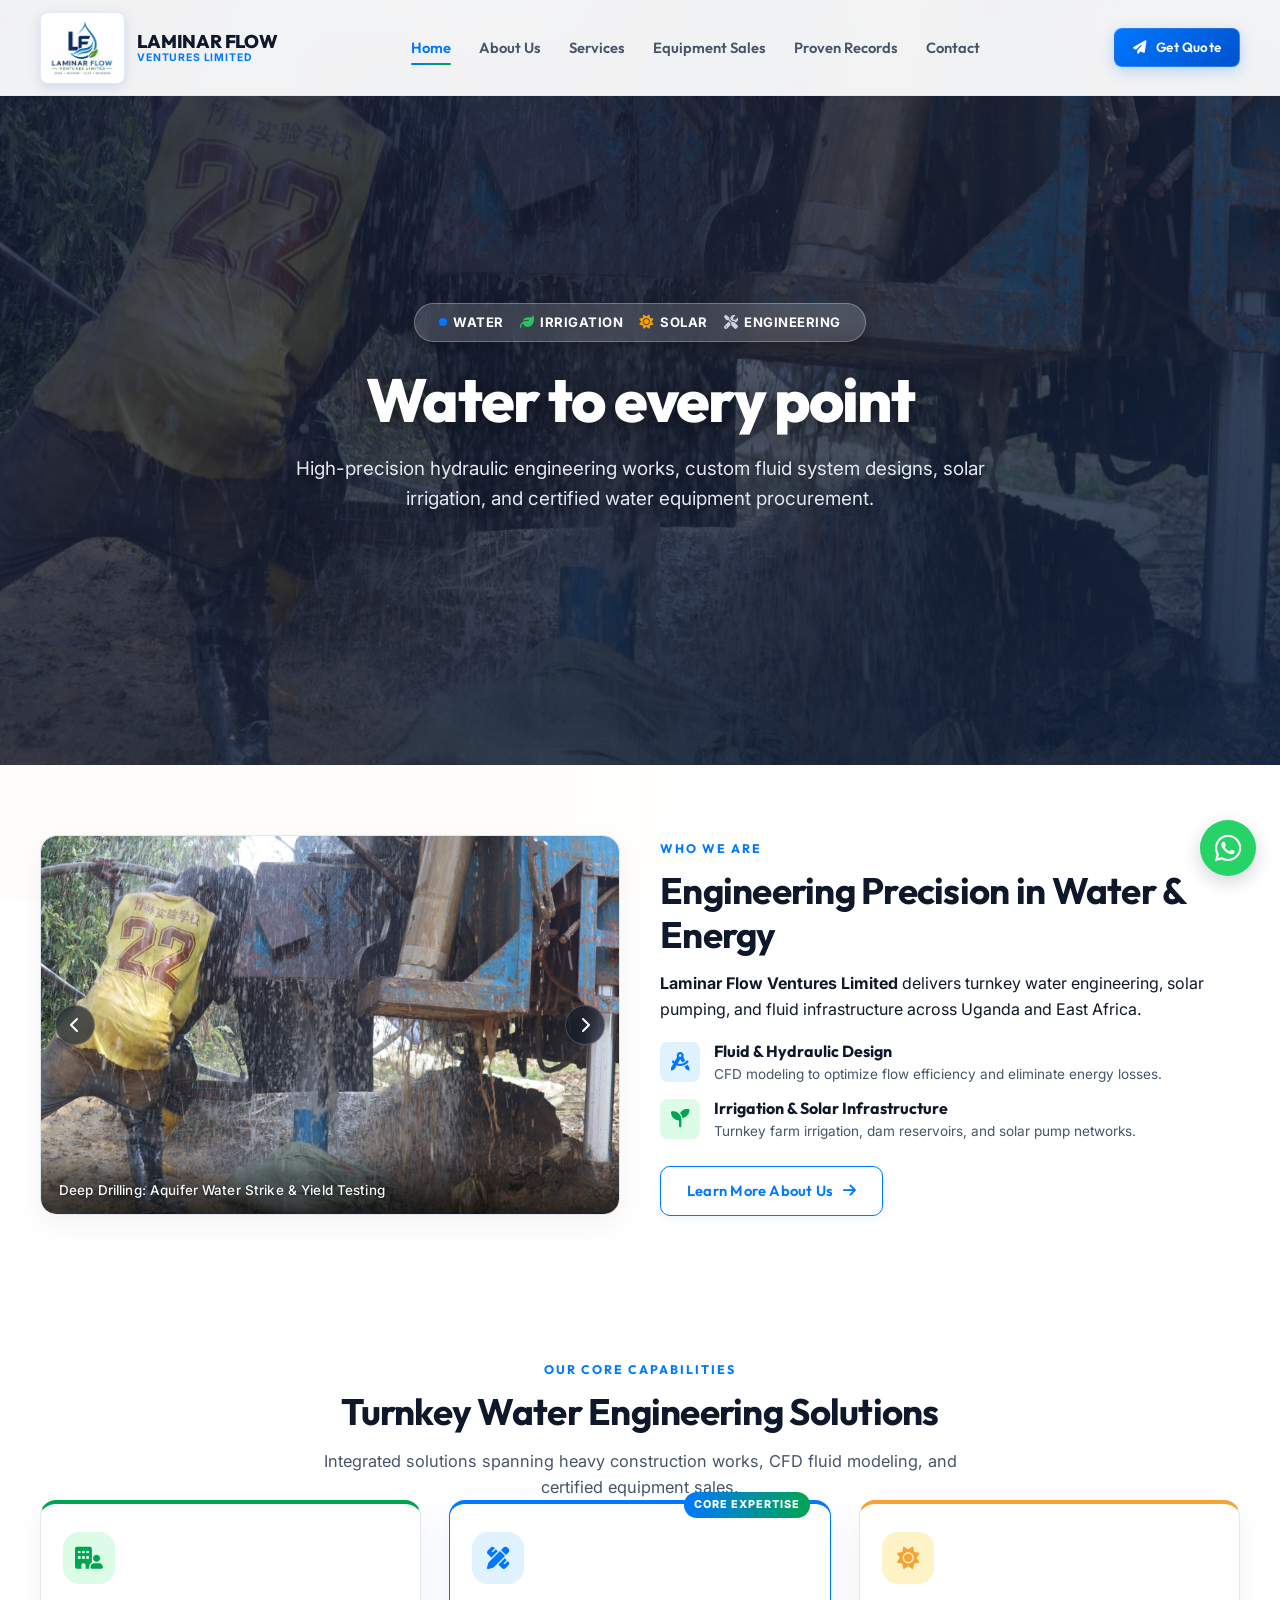
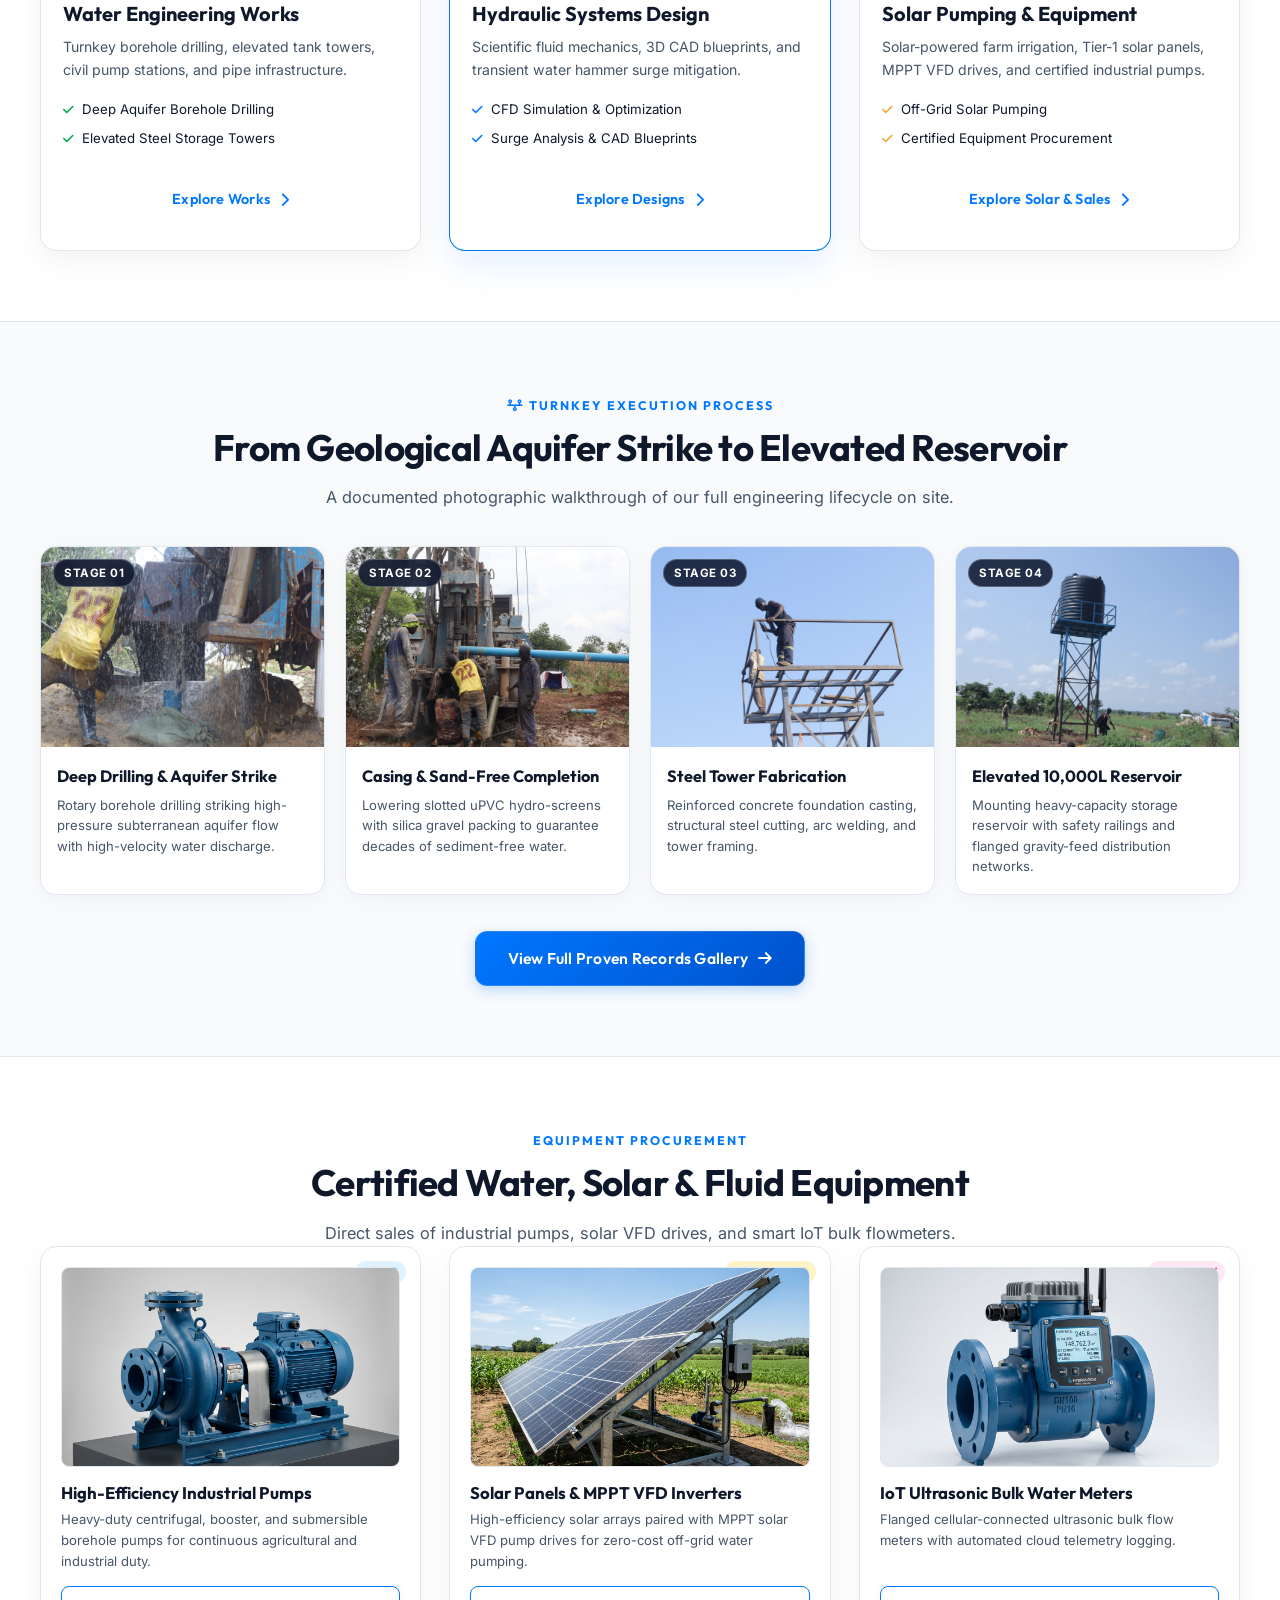
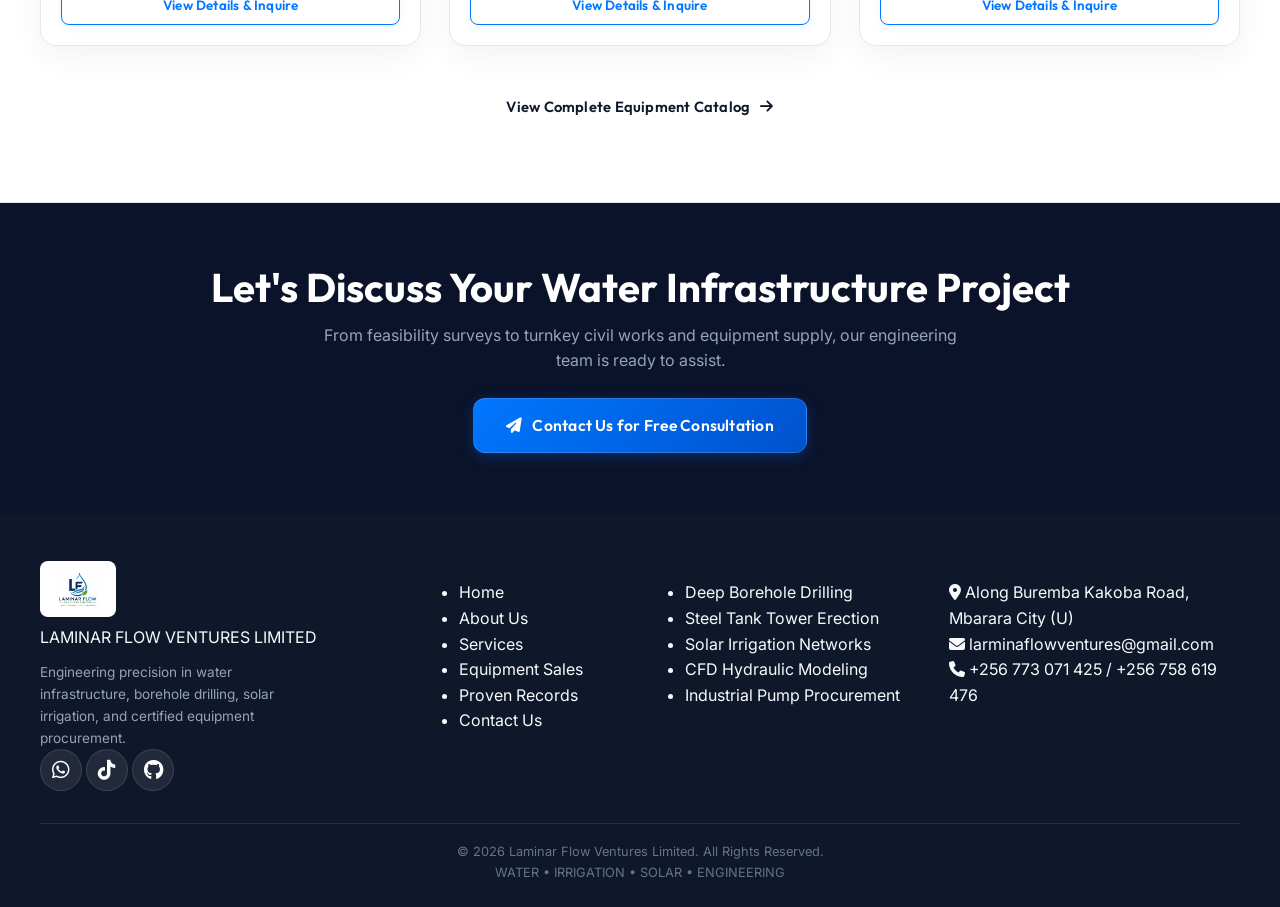
==== commit ea02f99c: "Remove top contact bar and increase main header and logo size" ====
--- a/index.html
+++ b/index.html
@@ -19,22 +19,6 @@
     <link rel="stylesheet" href="styles.css?v=27.0">
 </head>
 <body>
-    <!-- Top Contact Bar -->
-    <div class="top-bar">
-        <div class="container top-bar-content">
-            <div class="top-info">
-                <span><i class="fa-solid fa-location-dot"></i> Along Buremba Kakoba Road, Mbarara City (U)</span>
-                <span><i class="fa-solid fa-envelope"></i> larminaflowventures@gmail.com</span>
-                <span><i class="fa-solid fa-phone"></i> +256 773 071 425</span>
-            </div>
-            <div class="top-socials">
-                <a href="https://wa.me/256758619476" target="_blank" class="top-social-link" title="Chat on WhatsApp"><i class="fa-brands fa-whatsapp"></i></a>
-                <a href="https://www.tiktok.com/@laminarflowventures" target="_blank" class="top-social-link" title="Follow on TikTok"><i class="fa-brands fa-tiktok"></i></a>
-                <a href="https://github.com/Christopher-Ssekyanzi/Laminar-flow-ventures-" target="_blank" class="top-social-link" title="GitHub Repository"><i class="fa-brands fa-github"></i></a>
-            </div>
-        </div>
-    </div>
-
     <!-- Main Navigation Header -->
     <header class="main-header" id="header">
         <div class="container nav-container">
--- a/styles.css
+++ b/styles.css
@@ -39,7 +39,7 @@
     
     /* Layout Variables */
     --container-max: 1240px;
-    --nav-height: 80px;
+    --nav-height: 96px;
     --radius-sm: 8px;
     --radius-md: 16px;
     --radius-lg: 24px;
@@ -217,8 +217,8 @@
 }
 
 .header-logo-img {
-    height: 54px;
-    max-height: 58px;
+    height: 72px;
+    max-height: 76px;
     width: auto;
     object-fit: contain;
     border-radius: 8px;
@@ -620,7 +620,7 @@
 /* Header & Navbar */
 .main-header, .navbar {
     position: fixed;
-    top: 36px;
+    top: 0;
     left: 0;
     width: 100%;
     height: var(--nav-height);
@@ -636,7 +636,7 @@
     top: 0;
     background: rgba(255, 255, 255, 0.98);
     box-shadow: 0 4px 20px rgba(15, 23, 42, 0.06);
-    height: 68px;
+    height: 82px;
 }
 
 .main-header.nav-hidden, .navbar.nav-hidden {
@@ -1666,7 +1666,7 @@
 @media (max-width: 768px) {
     .main-header, .navbar {
         top: 0 !important;
-        height: 62px !important;
+        height: 72px !important;
         background: rgba(255, 255, 255, 0.98);
         box-shadow: 0 2px 10px rgba(15, 23, 42, 0.05);
     }
@@ -1680,7 +1680,7 @@
         min-height: 90vh !important;
         min-height: 90svh !important;
         min-height: 90dvh !important;
-        padding-top: calc(62px + 26px) !important; /* ~1 inch below header bar having the logo */
+        padding-top: calc(72px + 26px) !important; /* ~1 inch below header bar having the logo */
         padding-bottom: 40px !important;
         justify-content: flex-start !important;
         align-items: center !important;
@@ -1806,7 +1806,7 @@
     .container { padding: 0 14px; }
     .story-grid { grid-template-columns: 1fr; }
     .story-img-wrapper { height: 190px; }
-    .header-logo-img { height: 42px; max-height: 44px; padding: 2px 4px; }
+    .header-logo-img { height: 52px; max-height: 56px; padding: 2px 4px; }
     .brand-title-main { font-size: 0.92rem; }
     .brand-title-sub { font-size: 0.55rem; }
     .brand-logo-wrapper { gap: 8px; }
@@ -1817,7 +1817,7 @@
         min-height: 92vh !important;
         min-height: 92svh !important;
         min-height: 92dvh !important;
-        padding-top: calc(60px + 24px) !important; /* exactly ~1 inch below the header logo bar */
+        padding-top: calc(72px + 24px) !important; /* exactly ~1 inch below the header logo bar */
         padding-bottom: 36px !important;
         justify-content: flex-start !important;
         align-items: center !important;
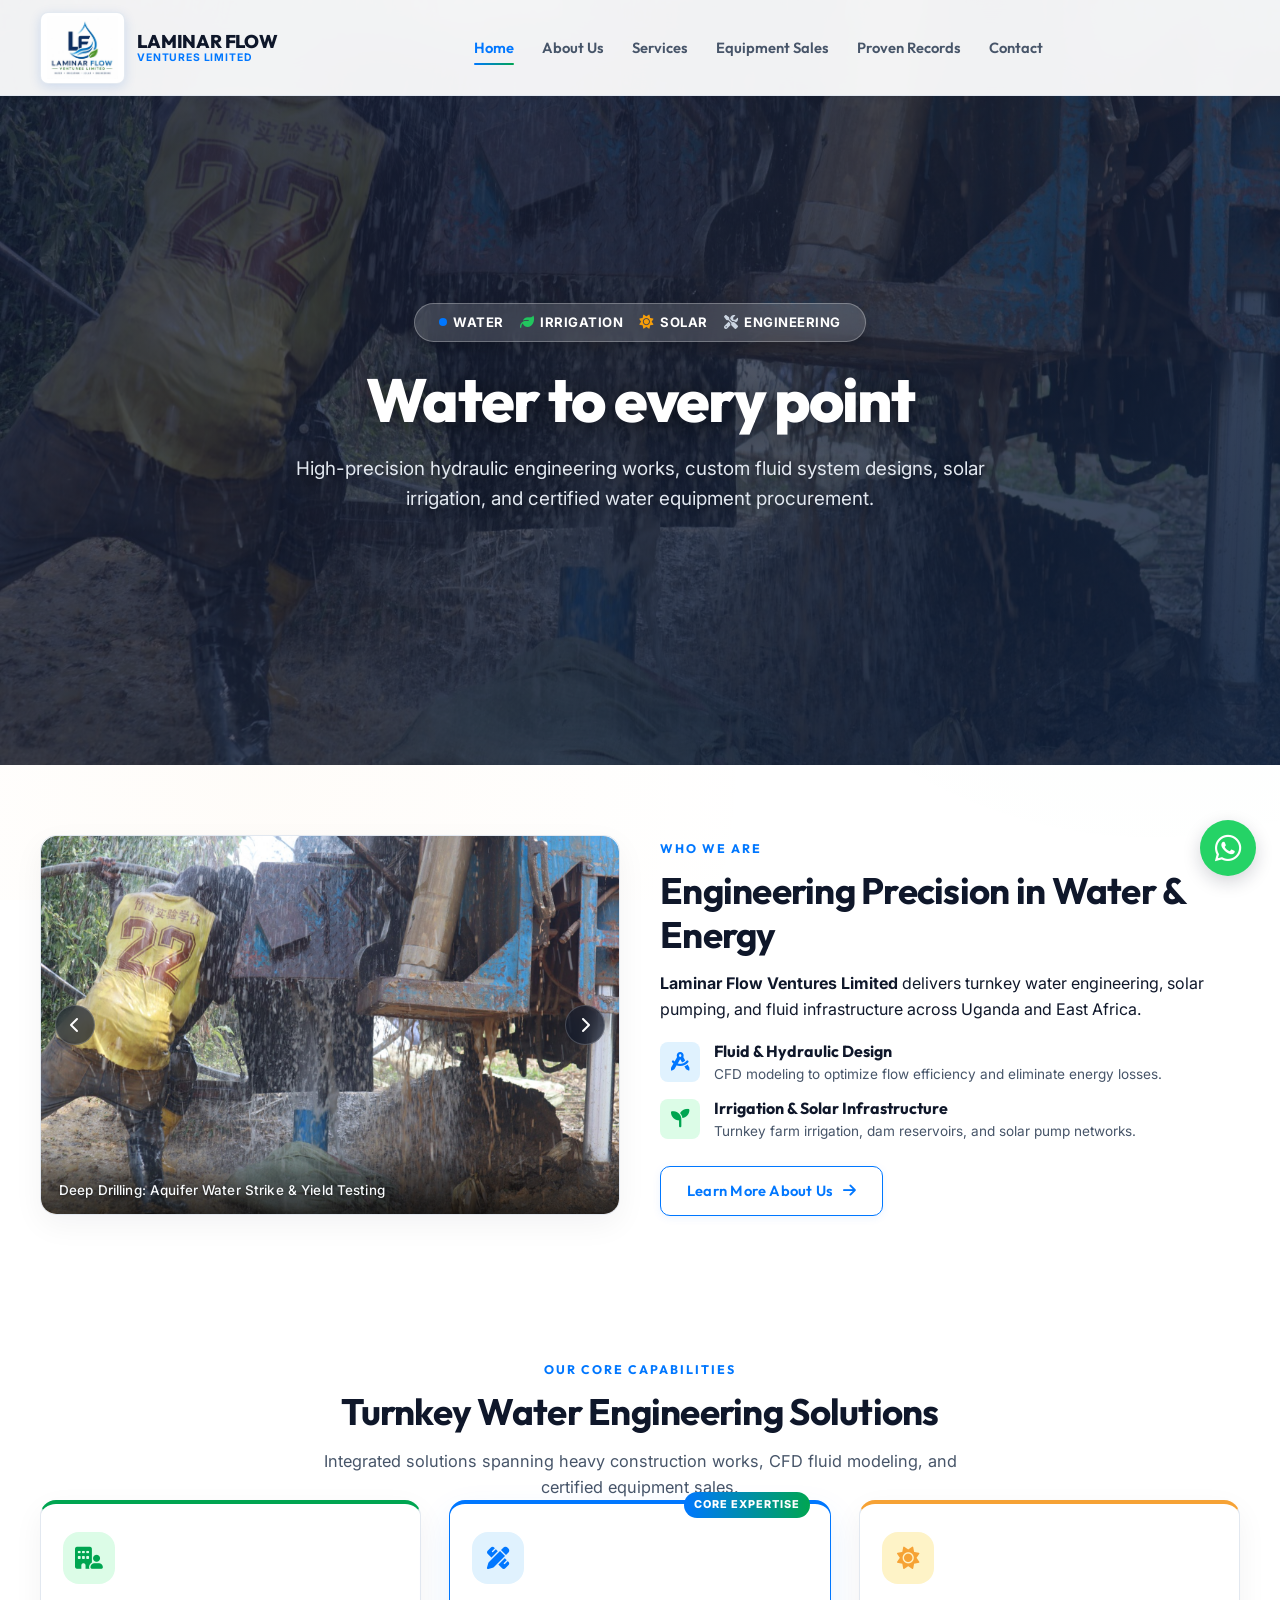
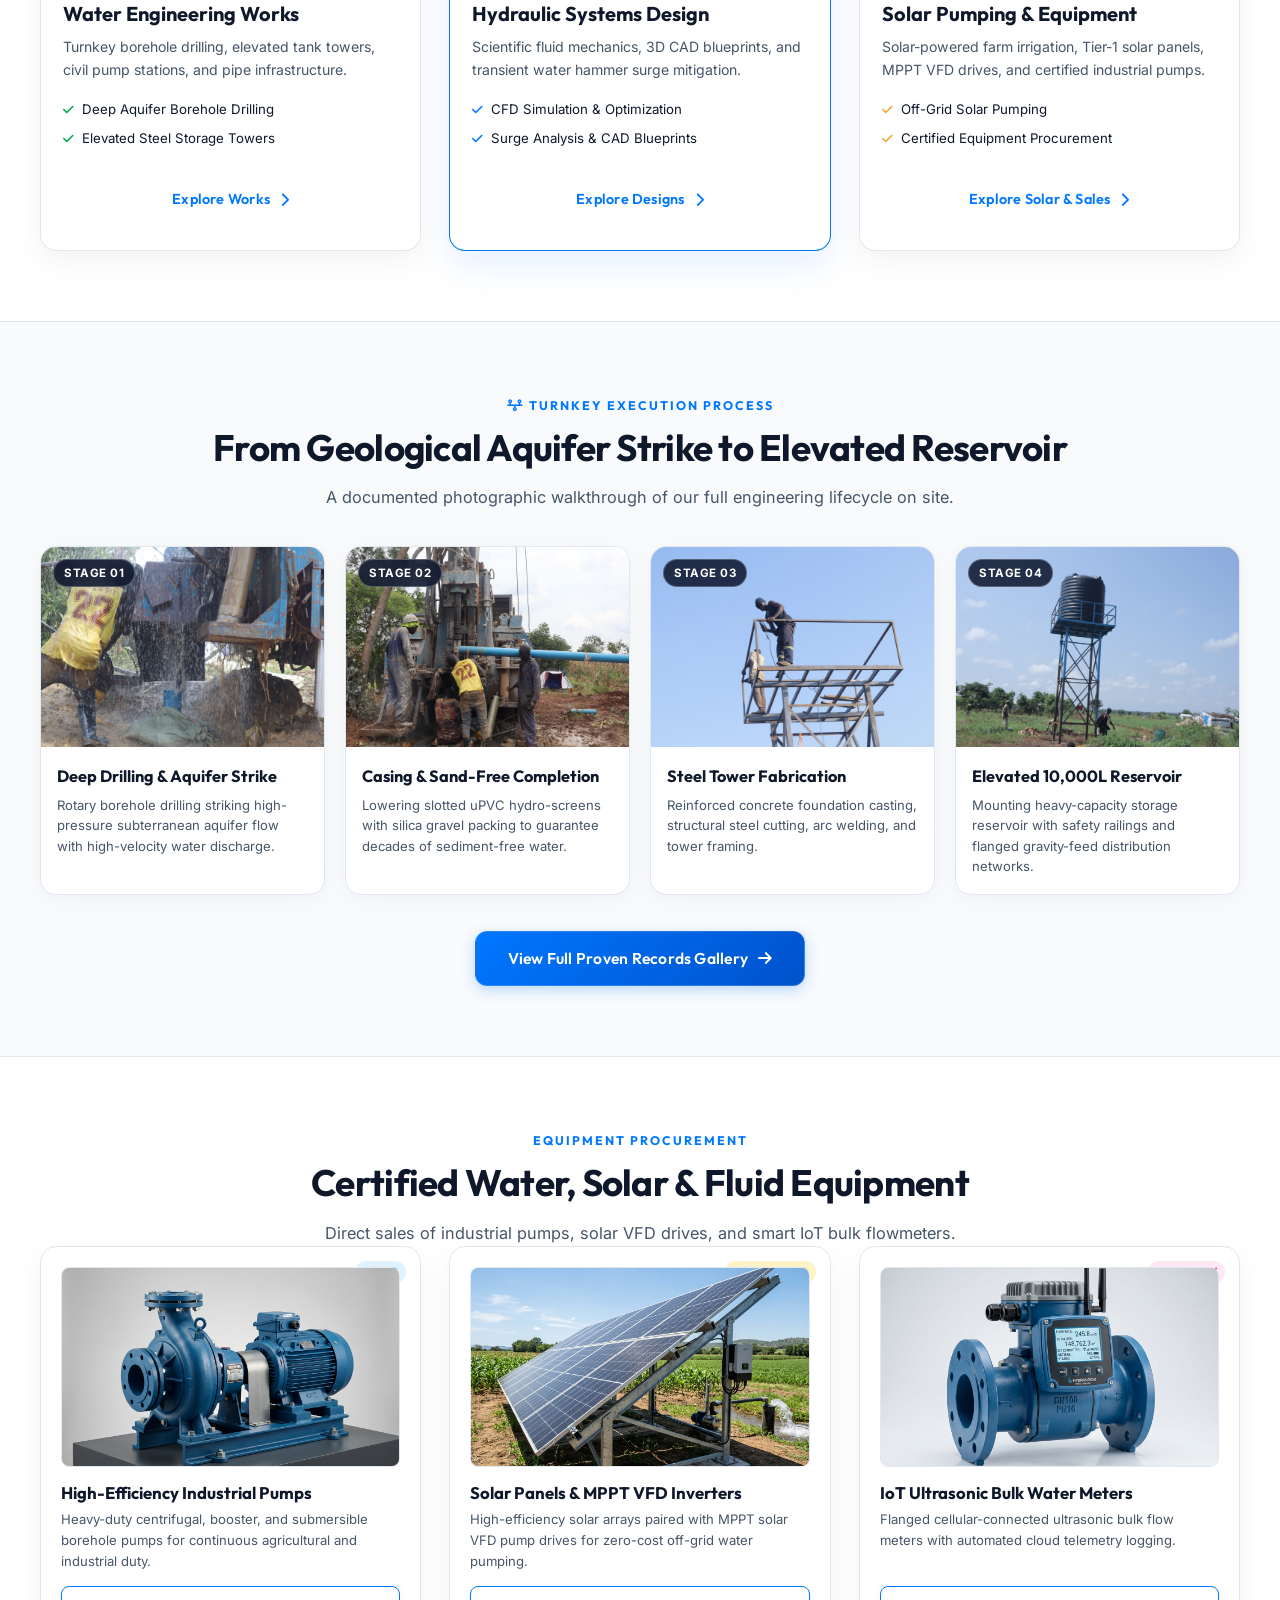
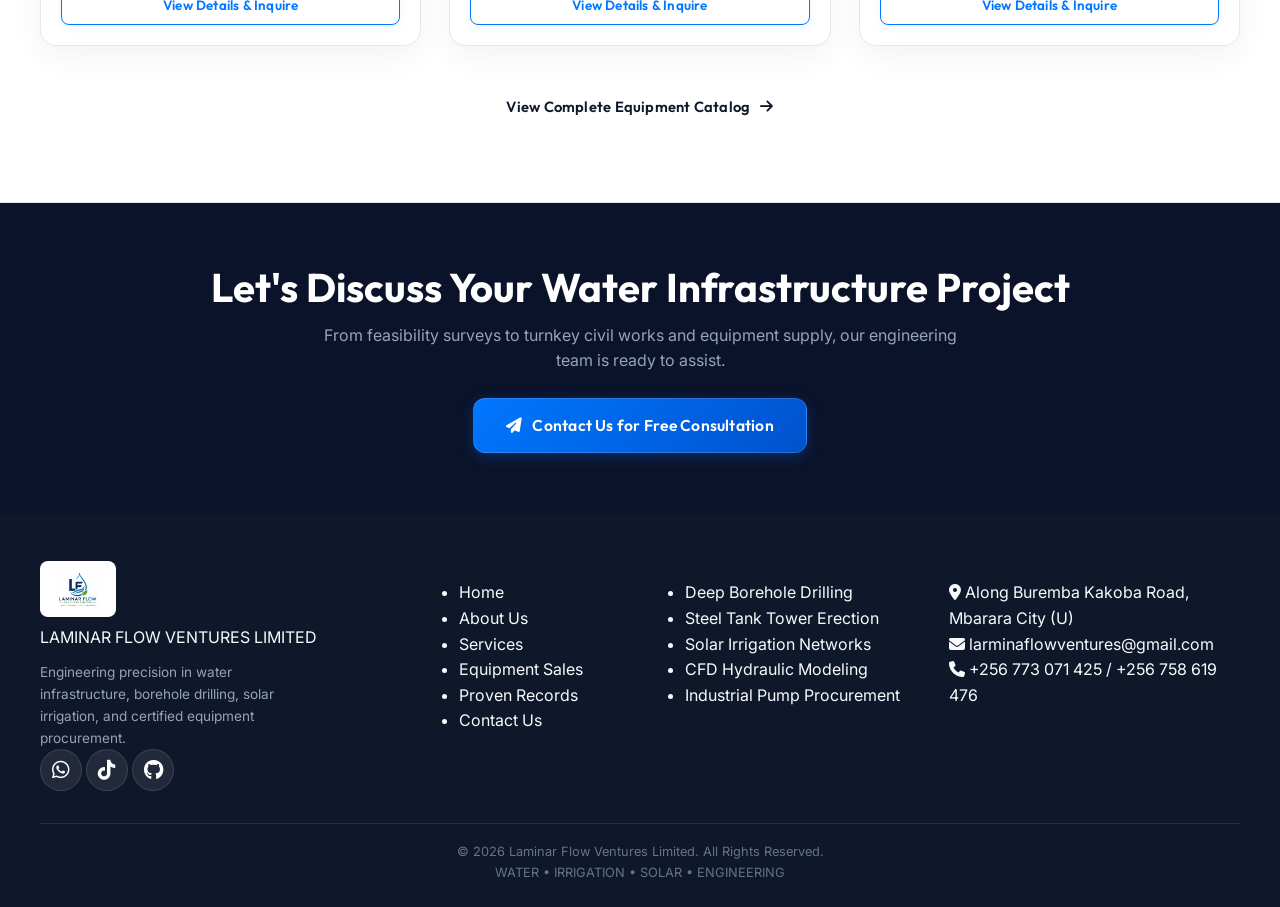
==== commit 4a26c5db: "Remove Get Quote button from navbar" ====
--- a/index.html
+++ b/index.html
@@ -40,7 +40,6 @@
             </nav>
 
             <div class="nav-actions">
-                <a href="contact.html" class="btn btn-primary btn-sm"><i class="fa-solid fa-paper-plane"></i> Get Quote</a>
                 <button class="mobile-toggle" id="mobile-toggle" aria-label="Toggle menu">
                     <i class="fa-solid fa-bars"></i>
                 </button>
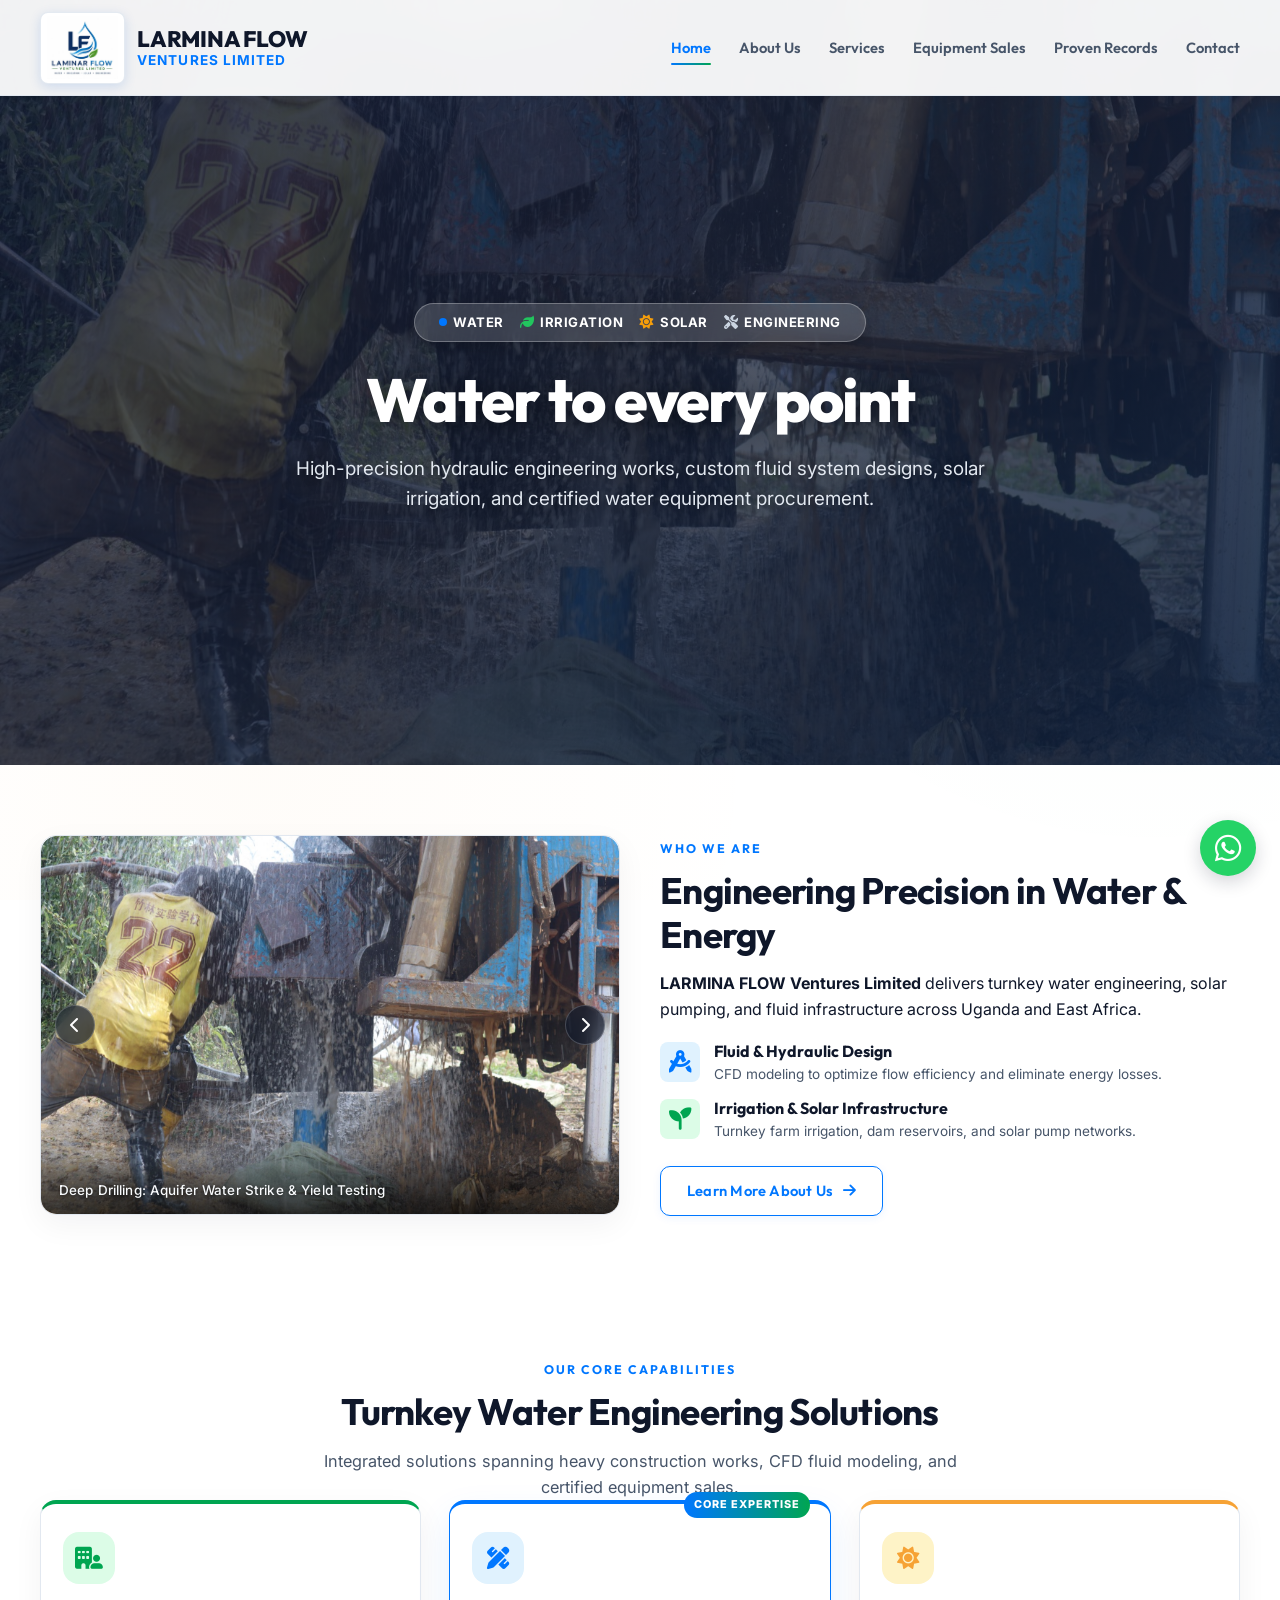
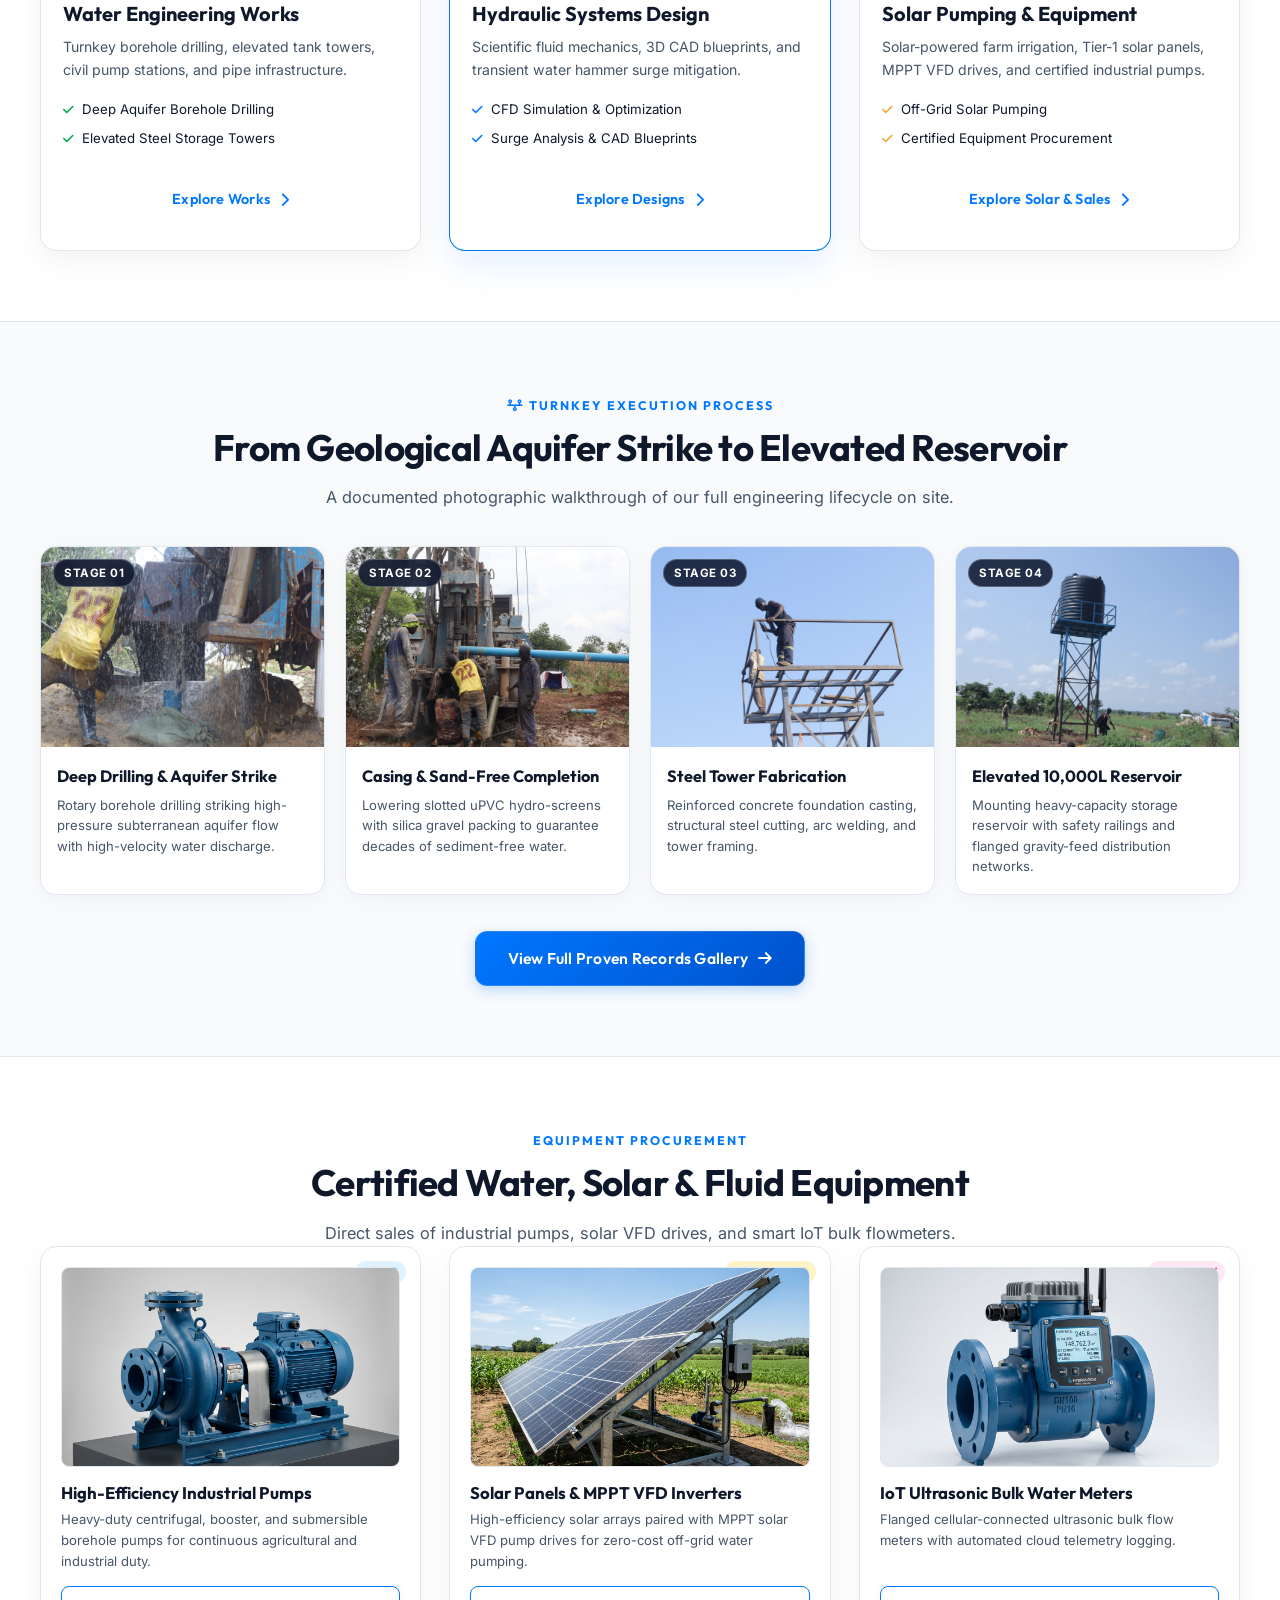
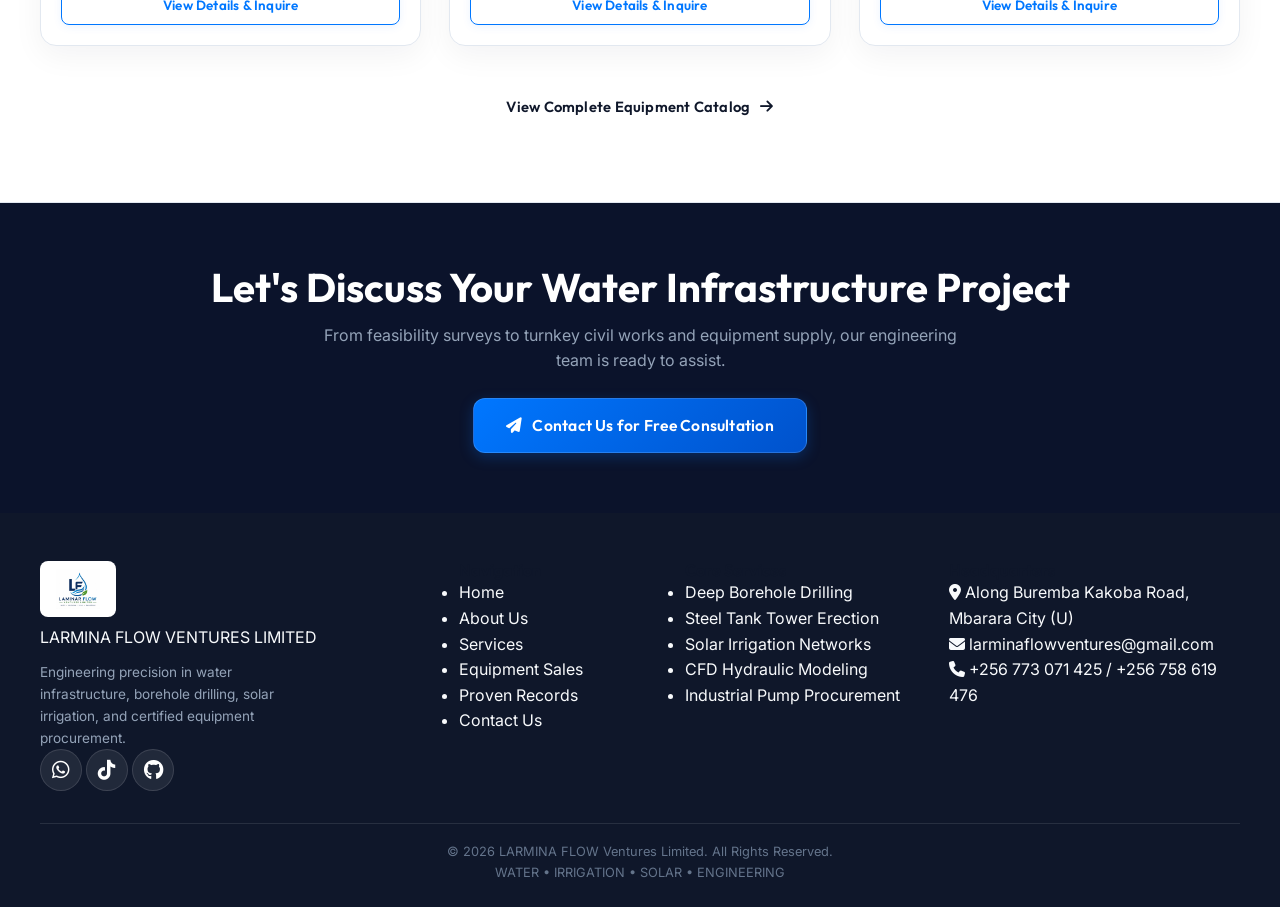
==== commit 36d47e6c: "Update name to LARMINA, increase logo text size, right-align menu" ====
--- a/index.html
+++ b/index.html
@@ -3,7 +3,7 @@
 <head>
     <meta charset="UTF-8">
     <meta name="viewport" content="width=device-width, initial-scale=1.0">
-    <title>Laminar Flow Ventures Limited | Water to every point</title>
+    <title>LARMINA FLOW Ventures Limited | Water to every point</title>
     <link rel="icon" type="image/png" href="logo.png">
     <meta name="description" content="Turnkey Water Engineering Works, CFD Fluid Modeling, Agricultural Solar Irrigation, and Certified Equipment Sales across Uganda and East Africa.">
     
@@ -22,10 +22,10 @@
     <!-- Main Navigation Header -->
     <header class="main-header" id="header">
         <div class="container nav-container">
-            <a href="index.html" class="brand-logo-wrapper" title="Laminar Flow Ventures Limited">
-                <img src="logo.png" alt="Laminar Flow Ventures Limited Logo" class="header-logo-img">
+            <a href="index.html" class="brand-logo-wrapper" title="LARMINA FLOW Ventures Limited">
+                <img src="logo.png" alt="LARMINA FLOW Ventures Limited Logo" class="header-logo-img">
                 <div class="brand-text-block">
-                    <span class="brand-title-main">LAMINAR FLOW</span>
+                    <span class="brand-title-main">LARMINA FLOW</span>
                     <span class="brand-title-sub">VENTURES LIMITED</span>
                 </div>
             </a>
@@ -125,7 +125,7 @@
                     <div class="section-tag">WHO WE ARE</div>
                     <h2 class="section-title">Engineering Precision in Water & Energy</h2>
                     <p class="section-desc">
-                        <strong>Laminar Flow Ventures Limited</strong> delivers turnkey water engineering, solar pumping, and fluid infrastructure across Uganda and East Africa.
+                        <strong>LARMINA FLOW Ventures Limited</strong> delivers turnkey water engineering, solar pumping, and fluid infrastructure across Uganda and East Africa.
                     </p>
                     
                     <div class="feature-list" style="margin-bottom: 24px;">
@@ -359,9 +359,9 @@
             <div class="footer-top">
                 <div class="footer-brand">
                     <div class="footer-brand-header">
-                        <img src="logo.png" alt="Laminar Flow Ventures Logo" class="footer-logo-img">
+                        <img src="logo.png" alt="LARMINA FLOW Ventures Logo" class="footer-logo-img">
                         <div>
-                            <span class="footer-brand-title">LAMINAR FLOW</span>
+                            <span class="footer-brand-title">LARMINA FLOW</span>
                             <span class="footer-brand-subtitle">VENTURES LIMITED</span>
                         </div>
                     </div>
@@ -405,7 +405,7 @@
             </div>
 
             <div class="footer-bottom">
-                <p>&copy; <span id="year">2026</span> Laminar Flow Ventures Limited. All Rights Reserved.</p>
+                <p>&copy; <span id="year">2026</span> LARMINA FLOW Ventures Limited. All Rights Reserved.</p>
                 <div class="footer-badge-text">
                     <span>WATER</span> • <span>IRRIGATION</span> • <span>SOLAR</span> • <span>ENGINEERING</span>
                 </div>
@@ -414,7 +414,7 @@
     </footer>
 
     <!-- WhatsApp Floating Action -->
-    <a href="https://wa.me/256758619476" target="_blank" class="whatsapp-float" title="Chat with Laminar Flow Ventures on WhatsApp">
+    <a href="https://wa.me/256758619476" target="_blank" class="whatsapp-float" title="Chat with LARMINA FLOW Ventures on WhatsApp">
         <i class="fa-brands fa-whatsapp"></i>
         <span class="whatsapp-tooltip">Chat on WhatsApp</span>
     </a>
--- a/styles.css
+++ b/styles.css
@@ -244,7 +244,7 @@
 .brand-title-main {
     font-family: 'Outfit', sans-serif;
     font-weight: 800;
-    font-size: 1.15rem;
+    font-size: 1.4rem;
     color: #0F172A;
     letter-spacing: -0.01em;
 }
@@ -252,7 +252,7 @@
 .brand-title-sub {
     font-family: 'Inter', sans-serif;
     font-weight: 700;
-    font-size: 0.65rem;
+    font-size: 0.85rem;
     letter-spacing: 0.08em;
     color: var(--lfv-ocean-cyan);
     text-transform: uppercase;
@@ -665,6 +665,7 @@
 
 .nav-menu {
     display: flex;
+    margin-left: auto;
     gap: 28px;
 }
 
@@ -960,7 +961,7 @@
     display: flex;
     align-items: center;
     justify-content: center;
-    font-size: 1.15rem;
+    font-size: 1.4rem;
     flex-shrink: 0;
 }
 
@@ -1415,7 +1416,7 @@
     display: flex;
     align-items: center;
     justify-content: center;
-    font-size: 1.15rem;
+    font-size: 1.4rem;
     flex-shrink: 0;
 }
 
@@ -1807,8 +1808,8 @@
     .story-grid { grid-template-columns: 1fr; }
     .story-img-wrapper { height: 190px; }
     .header-logo-img { height: 52px; max-height: 56px; padding: 2px 4px; }
-    .brand-title-main { font-size: 0.92rem; }
-    .brand-title-sub { font-size: 0.55rem; }
+    .brand-title-main { font-size: 1.1rem; }
+    .brand-title-sub { font-size: 0.7rem; }
     .brand-logo-wrapper { gap: 8px; }
     .grid-4, .grid-3, .grid-2 { grid-template-columns: 1fr; }
     .section { padding: 44px 0; }
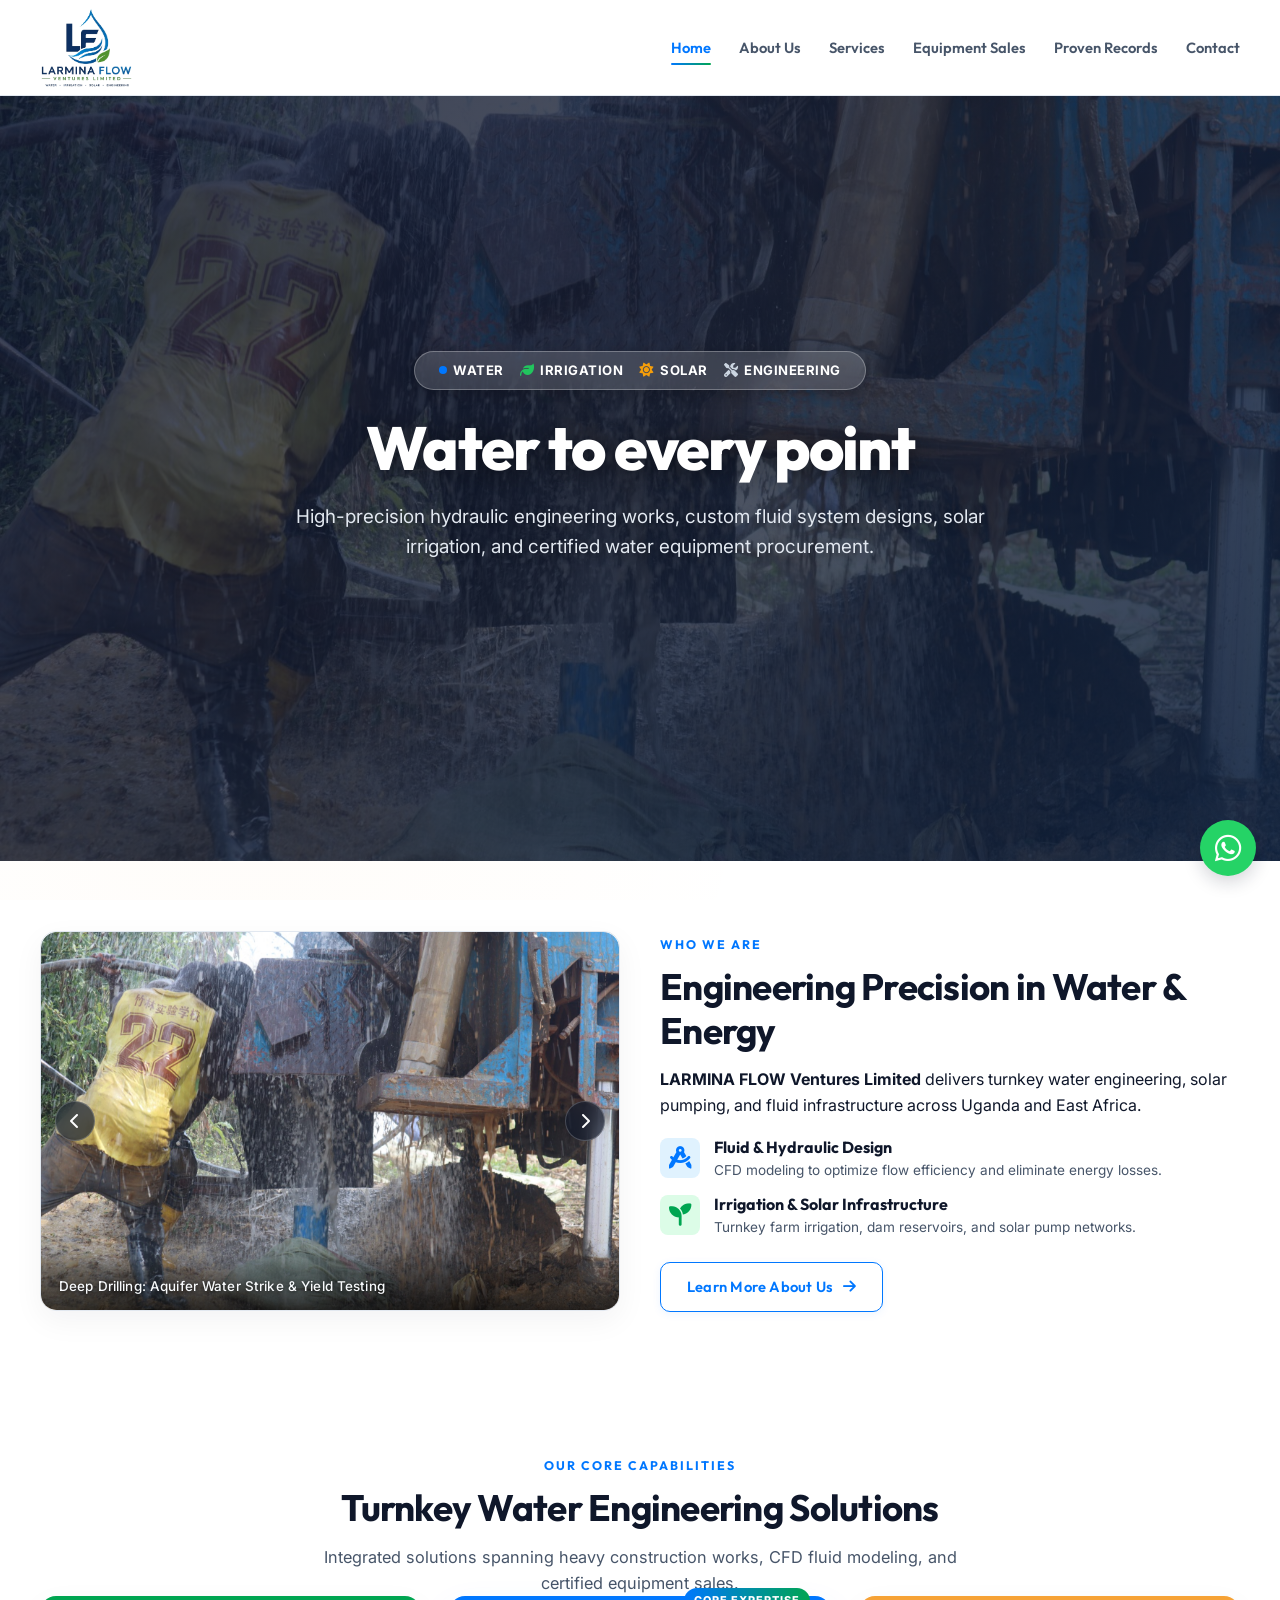
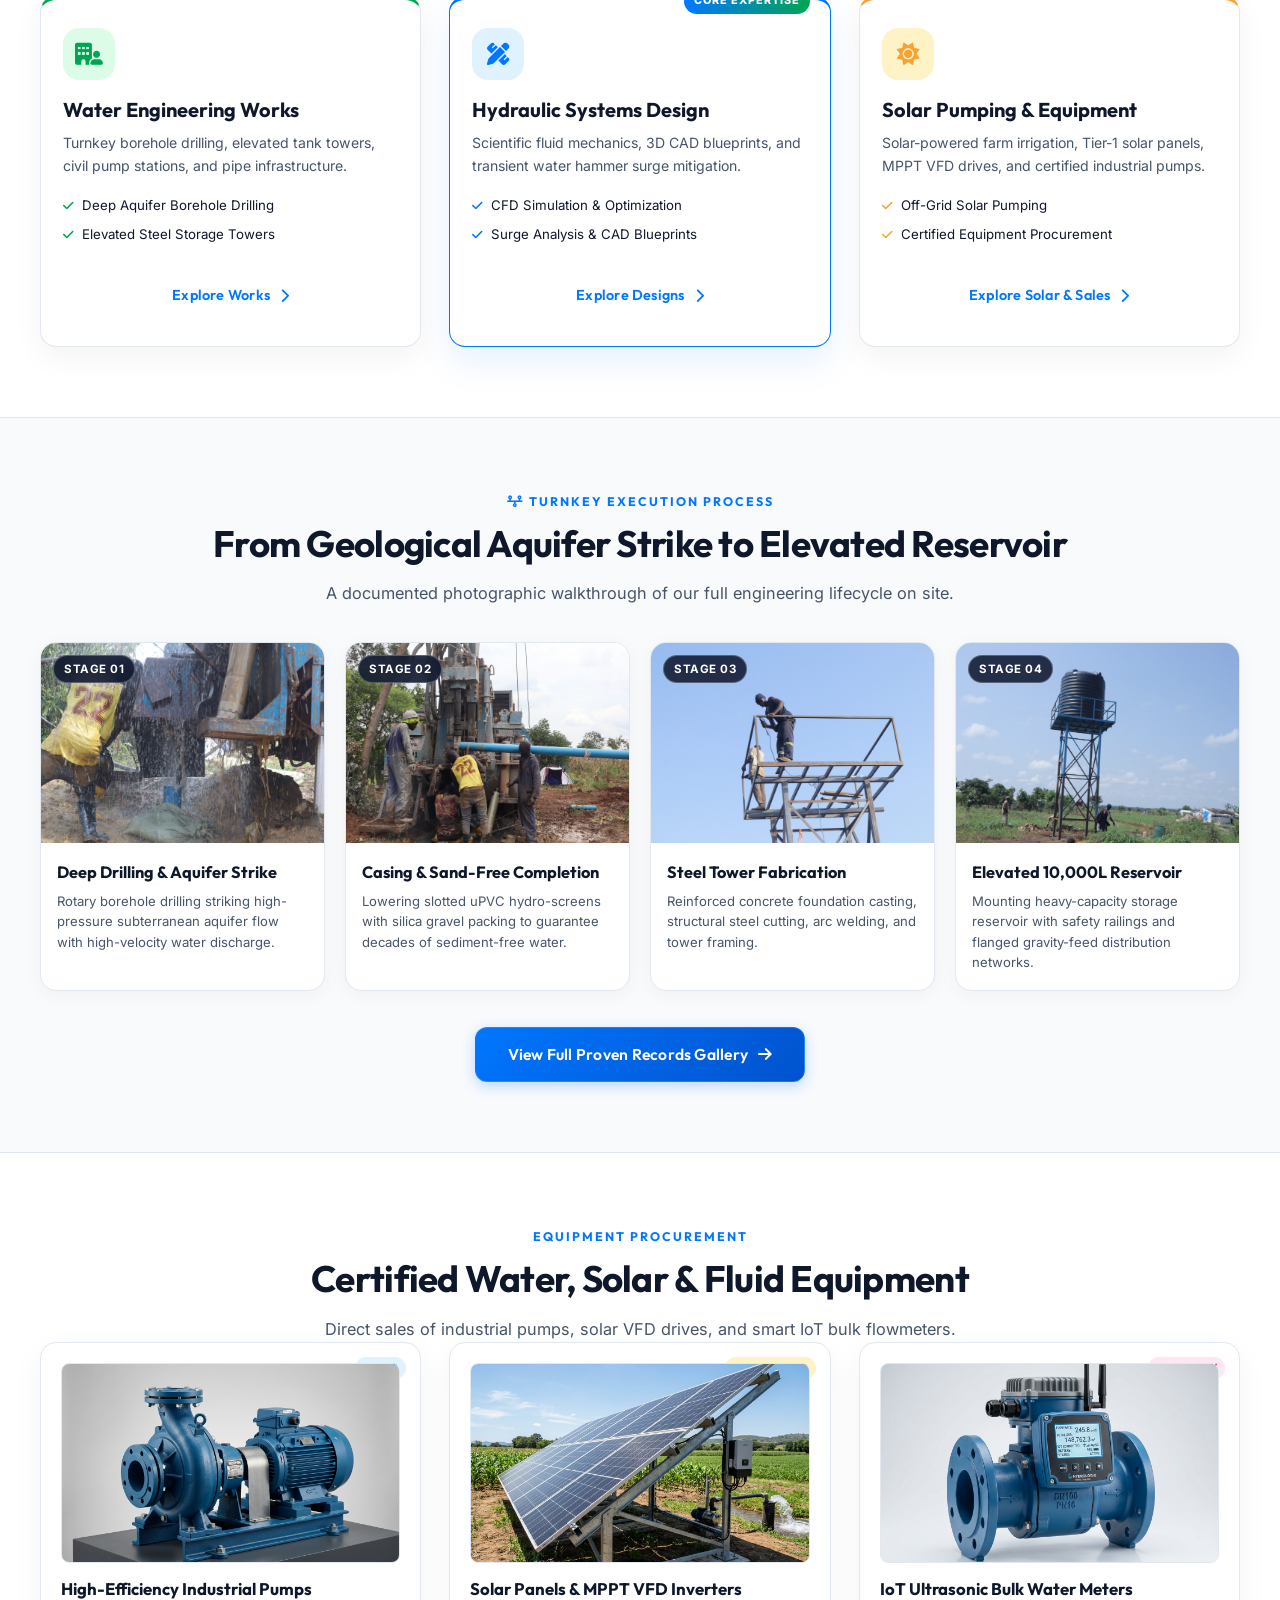
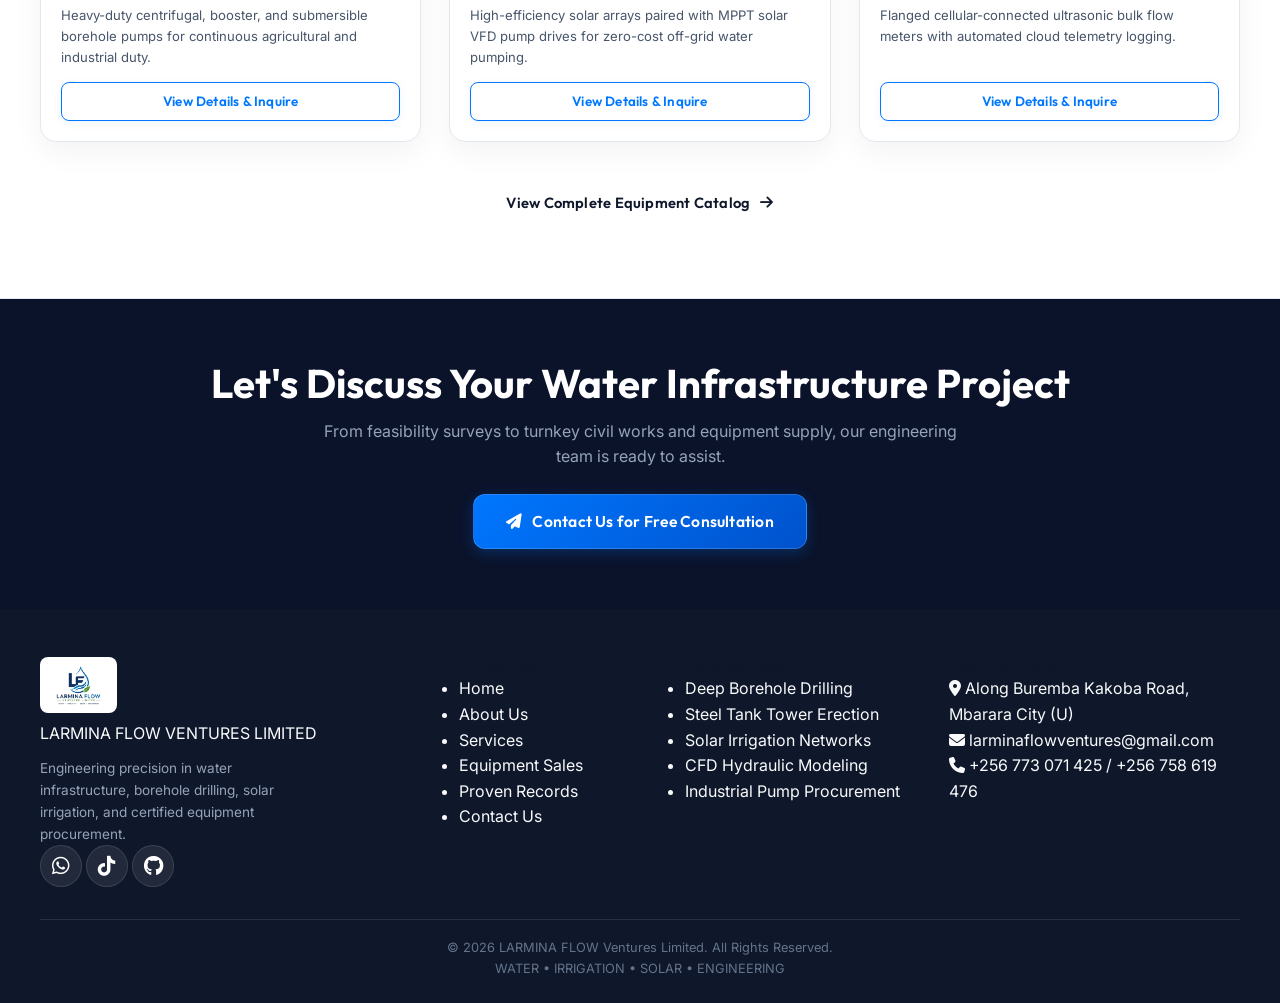
==== commit 148783dd: "Replace navbar logo with newly uploaded full logo graphic" ====
--- a/index.html
+++ b/index.html
@@ -24,10 +24,6 @@
         <div class="container nav-container">
             <a href="index.html" class="brand-logo-wrapper" title="LARMINA FLOW Ventures Limited">
                 <img src="logo.png" alt="LARMINA FLOW Ventures Limited Logo" class="header-logo-img">
-                <div class="brand-text-block">
-                    <span class="brand-title-main">LARMINA FLOW</span>
-                    <span class="brand-title-sub">VENTURES LIMITED</span>
-                </div>
             </a>
 
             <nav class="nav-menu" id="nav-menu">
--- a/styles.css
+++ b/styles.css
@@ -217,21 +217,15 @@
 }
 
 .header-logo-img {
-    height: 72px;
-    max-height: 76px;
+    height: 82px;
+    max-height: 86px;
     width: auto;
     object-fit: contain;
-    border-radius: 8px;
-    background: #FFFFFF;
-    padding: 3px 6px;
-    box-shadow: 0 3px 12px rgba(0, 82, 204, 0.15);
-    border: 1.5px solid rgba(226, 232, 240, 0.9);
-    transition: transform var(--transition-fast), box-shadow var(--transition-fast);
+    transition: transform var(--transition-fast);
 }
 
 .header-logo-img:hover {
     transform: scale(1.04);
-    box-shadow: 0 4px 16px rgba(0, 82, 204, 0.25);
 }
 
 .brand-text-block {
@@ -718,7 +712,8 @@
 .hero {
     position: relative;
     min-height: 85vh;
-    padding-top: calc(var(--nav-height) + 40px);
+    margin-top: var(--nav-height);
+    padding-top: 40px;
     padding-bottom: 60px;
     display: flex;
     flex-direction: column;
@@ -1681,7 +1676,8 @@
         min-height: 90vh !important;
         min-height: 90svh !important;
         min-height: 90dvh !important;
-        padding-top: calc(72px + 26px) !important; /* ~1 inch below header bar having the logo */
+        margin-top: 72px !important;
+        padding-top: 26px !important; /* ~1 inch below header bar having the logo */
         padding-bottom: 40px !important;
         justify-content: flex-start !important;
         align-items: center !important;
@@ -1807,7 +1803,7 @@
     .container { padding: 0 14px; }
     .story-grid { grid-template-columns: 1fr; }
     .story-img-wrapper { height: 190px; }
-    .header-logo-img { height: 52px; max-height: 56px; padding: 2px 4px; }
+    .header-logo-img { height: 58px; max-height: 62px; }
     .brand-title-main { font-size: 1.1rem; }
     .brand-title-sub { font-size: 0.7rem; }
     .brand-logo-wrapper { gap: 8px; }
@@ -1818,7 +1814,8 @@
         min-height: 92vh !important;
         min-height: 92svh !important;
         min-height: 92dvh !important;
-        padding-top: calc(72px + 24px) !important; /* exactly ~1 inch below the header logo bar */
+        margin-top: 72px !important;
+        padding-top: 24px !important; /* exactly ~1 inch below the header logo bar */
         padding-bottom: 36px !important;
         justify-content: flex-start !important;
         align-items: center !important;
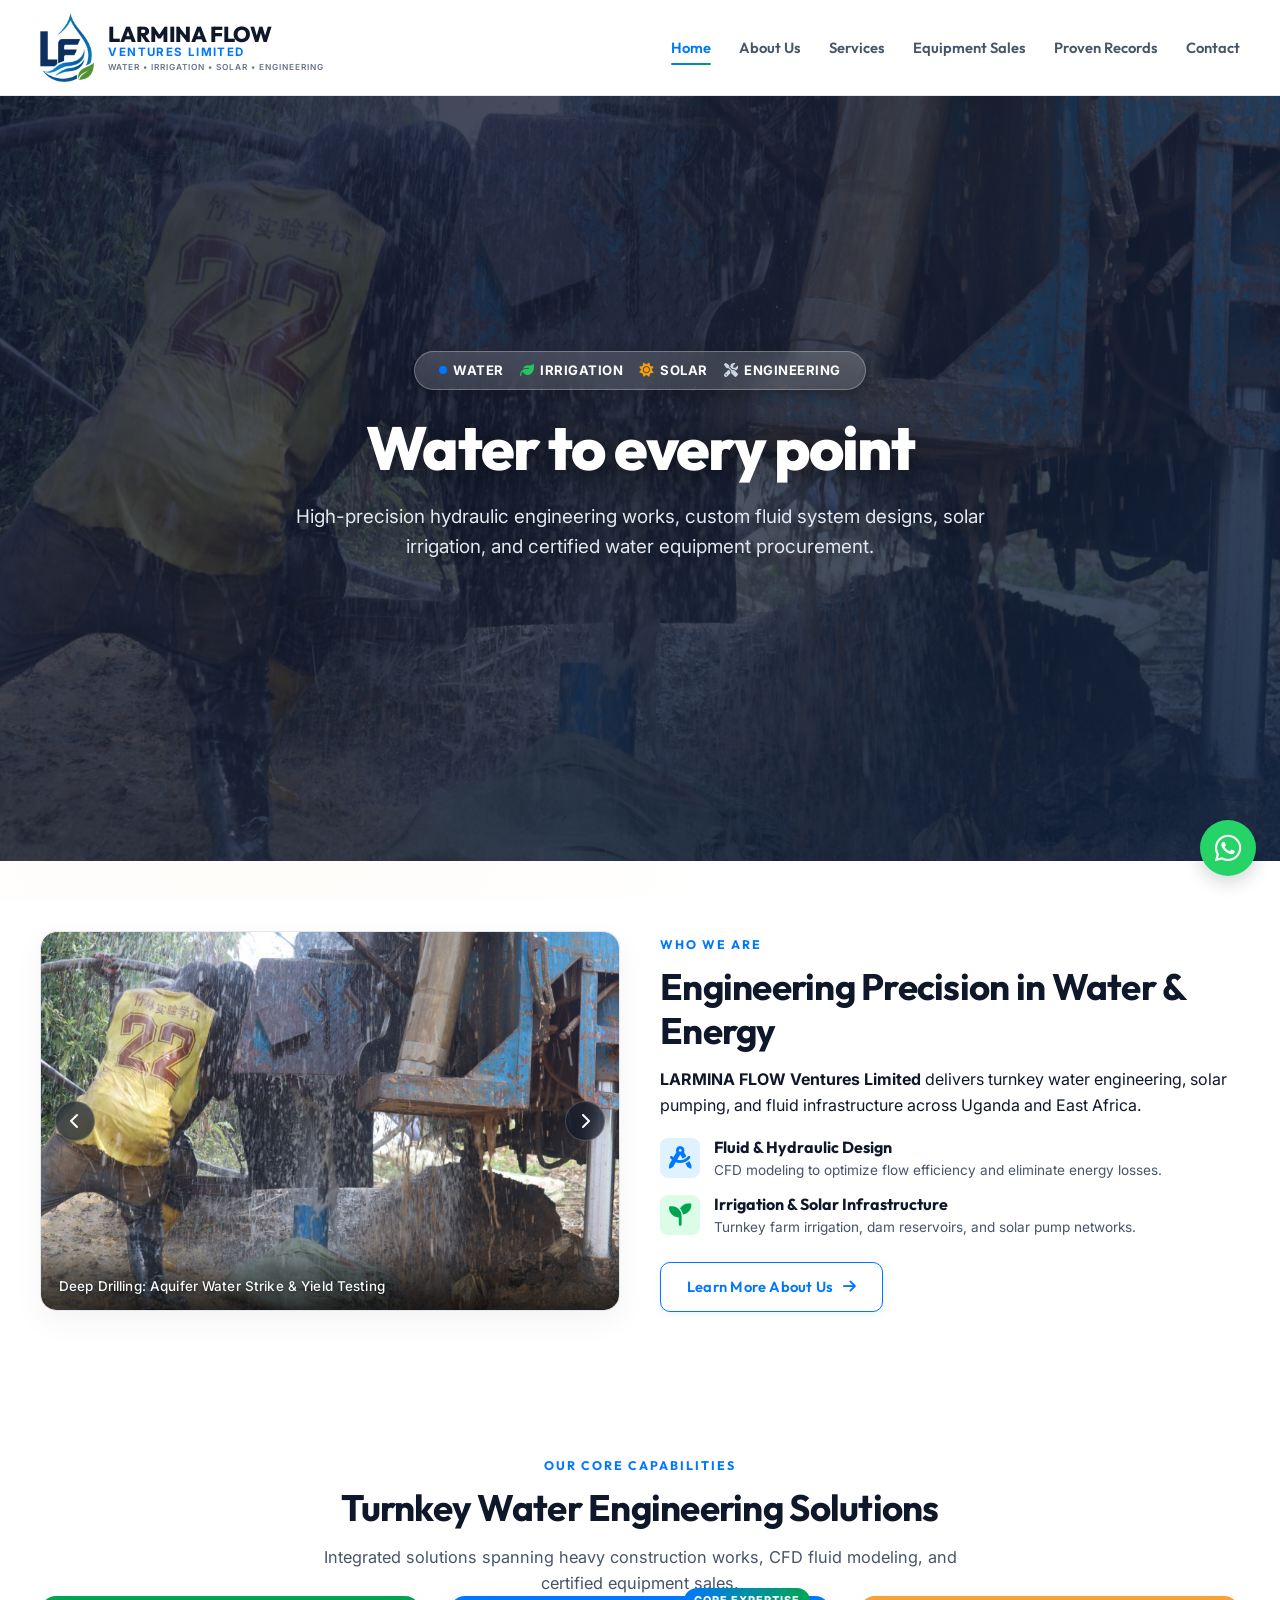
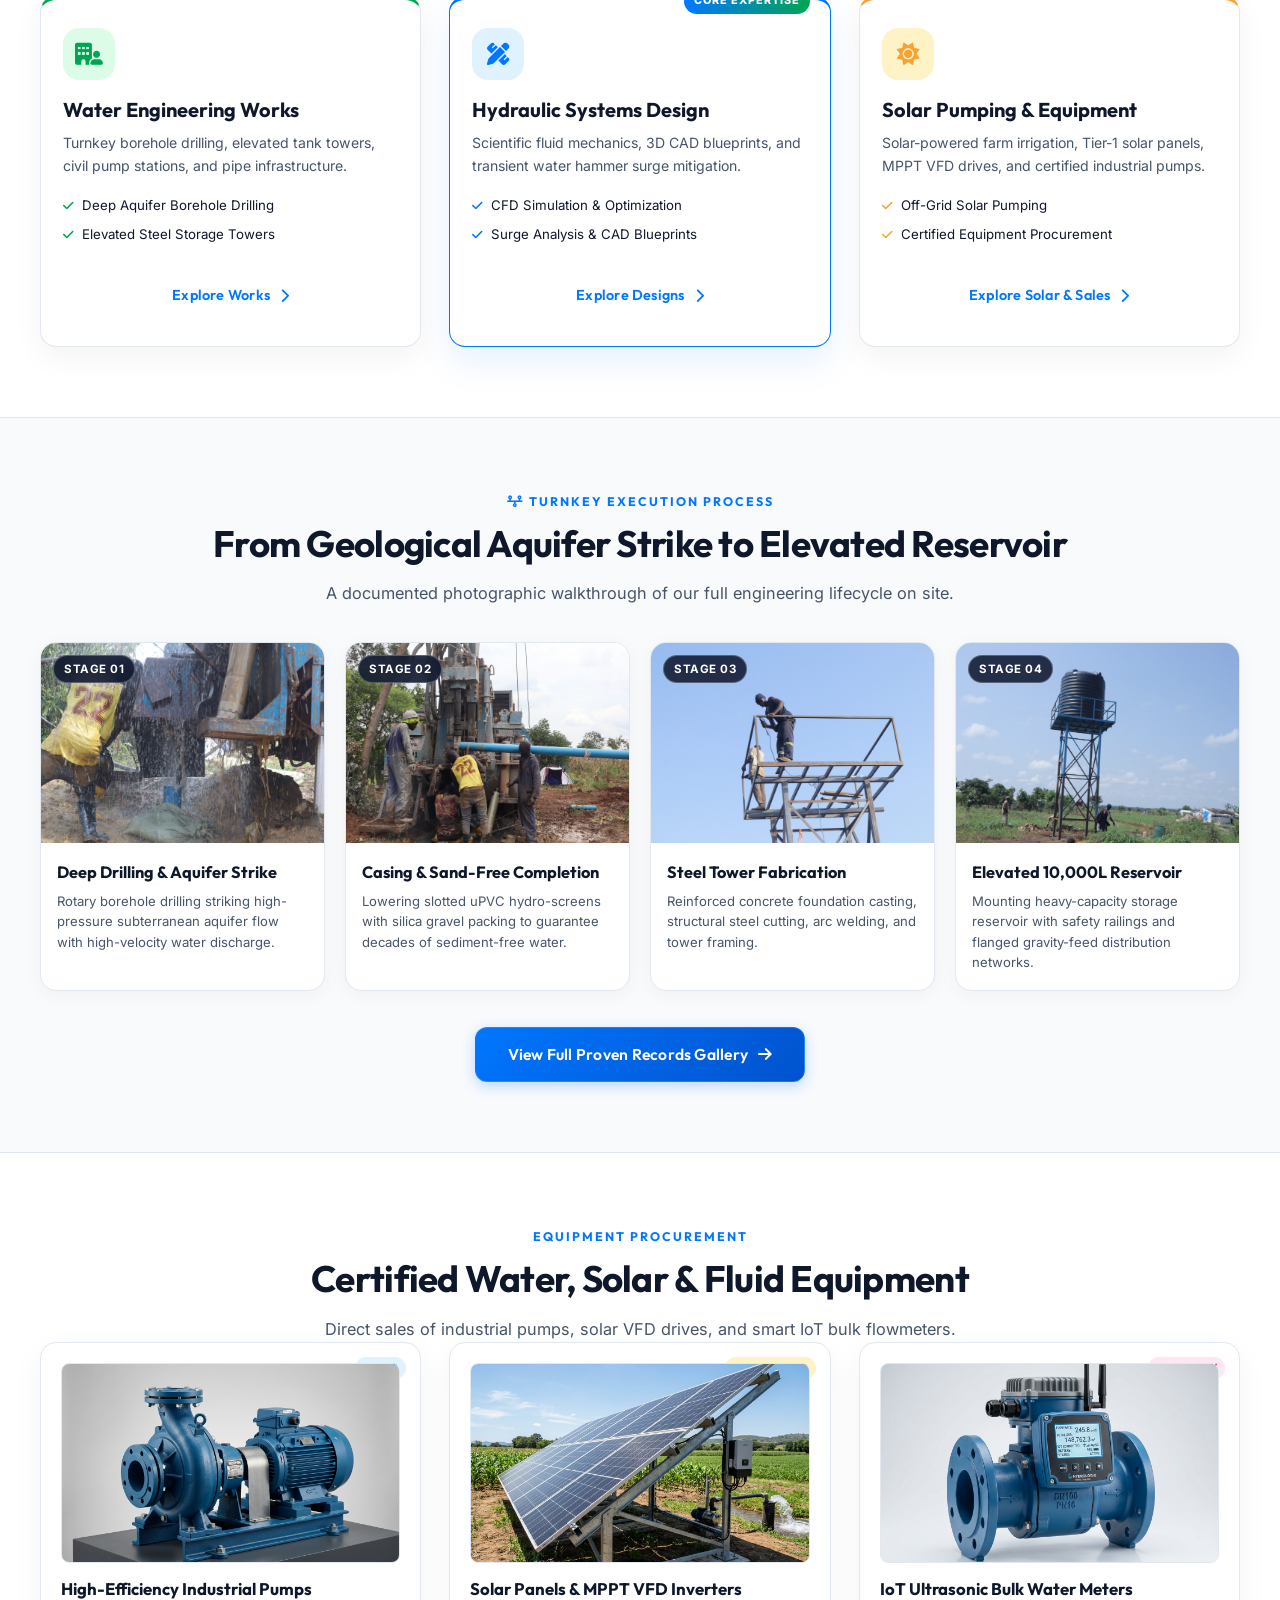
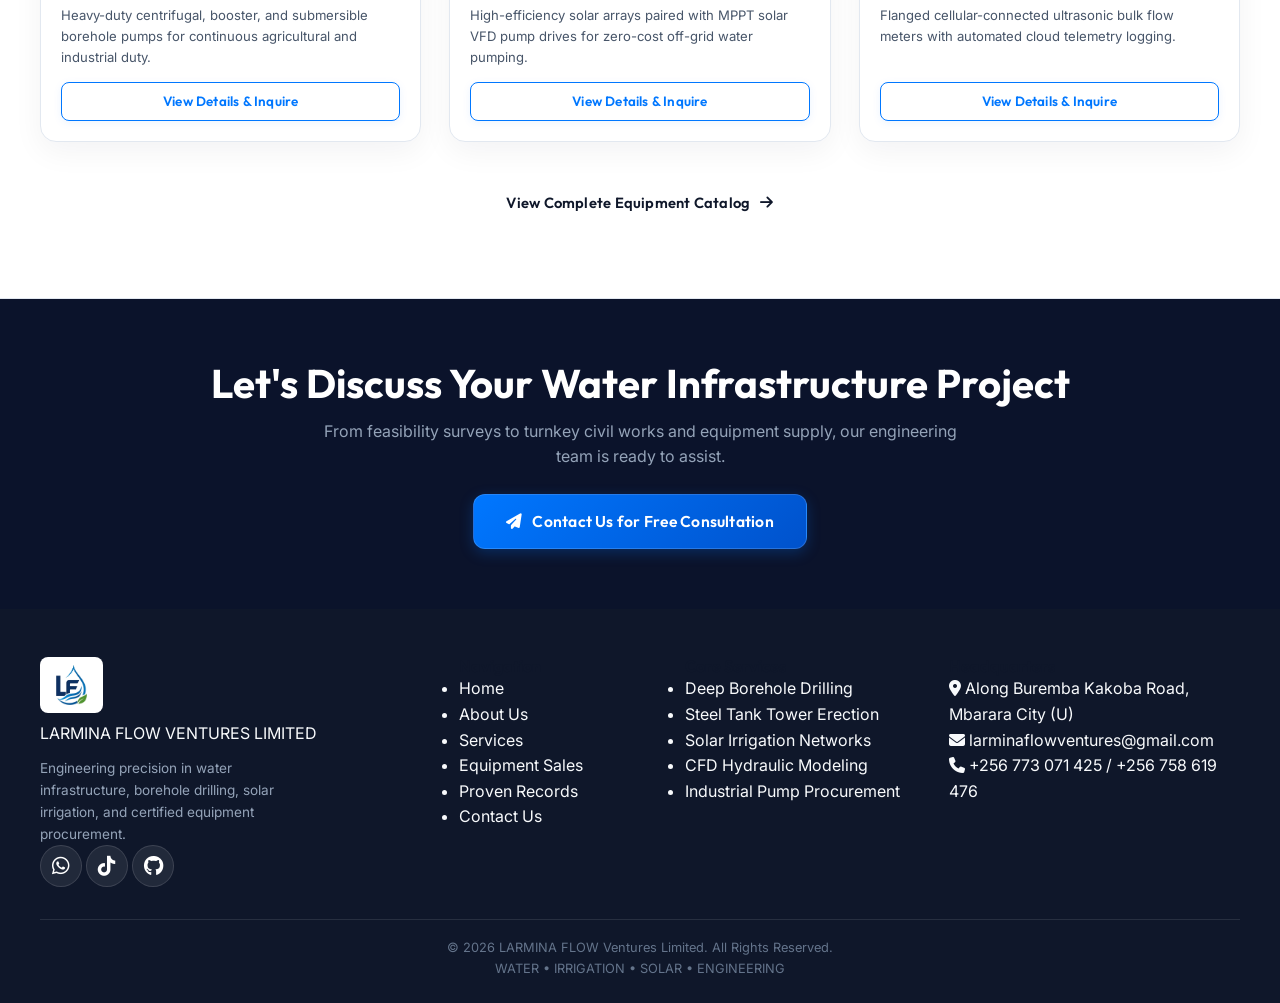
==== commit 36a4cfe8: "Update logo to clean transparent icon with LARMINA FLOW VENTURES and tagline beside it" ====
--- a/index.html
+++ b/index.html
@@ -22,8 +22,13 @@
     <!-- Main Navigation Header -->
     <header class="main-header" id="header">
         <div class="container nav-container">
-            <a href="index.html" class="brand-logo-wrapper" title="LARMINA FLOW Ventures Limited">
-                <img src="logo.png" alt="LARMINA FLOW Ventures Limited Logo" class="header-logo-img">
+            <a href="index.html" class="brand-logo-wrapper" title="Larmina Flow Ventures Limited">
+                <img src="logo.png" alt="Larmina Flow Ventures Limited Logo" class="header-logo-img">
+                <div class="brand-text-block">
+                    <span class="brand-title-main">LARMINA FLOW</span>
+                    <span class="brand-title-sub">VENTURES LIMITED</span>
+                    <span class="brand-tagline">WATER &bull; IRRIGATION &bull; SOLAR &bull; ENGINEERING</span>
+                </div>
             </a>
 
             <nav class="nav-menu" id="nav-menu">
--- a/styles.css
+++ b/styles.css
@@ -212,13 +212,13 @@
 .brand-logo-wrapper {
     display: inline-flex;
     align-items: center;
-    gap: 12px;
+    gap: 14px;
     text-decoration: none;
 }
 
 .header-logo-img {
-    height: 82px;
-    max-height: 86px;
+    height: 70px;
+    max-height: 74px;
     width: auto;
     object-fit: contain;
     transition: transform var(--transition-fast);
@@ -238,18 +238,30 @@
 .brand-title-main {
     font-family: 'Outfit', sans-serif;
     font-weight: 800;
-    font-size: 1.4rem;
+    font-size: 1.35rem;
     color: #0F172A;
     letter-spacing: -0.01em;
+    line-height: 1.05;
 }
 
 .brand-title-sub {
     font-family: 'Inter', sans-serif;
     font-weight: 700;
-    font-size: 0.85rem;
-    letter-spacing: 0.08em;
-    color: var(--lfv-ocean-cyan);
+    font-size: 0.72rem;
+    letter-spacing: 0.12em;
+    color: #0077FF;
     text-transform: uppercase;
+    margin-top: 1px;
+}
+
+.brand-tagline {
+    font-family: 'Inter', sans-serif;
+    font-weight: 600;
+    font-size: 0.52rem;
+    letter-spacing: 0.12em;
+    color: #64748B;
+    text-transform: uppercase;
+    margin-top: 3px;
 }
 
 .footer-logo-img {
@@ -1803,7 +1815,8 @@
     .container { padding: 0 14px; }
     .story-grid { grid-template-columns: 1fr; }
     .story-img-wrapper { height: 190px; }
-    .header-logo-img { height: 58px; max-height: 62px; }
+    .header-logo-img { height: 48px; max-height: 52px; }
+    .brand-tagline { font-size: 0.38rem; letter-spacing: 0.06em; }
     .brand-title-main { font-size: 1.1rem; }
     .brand-title-sub { font-size: 0.7rem; }
     .brand-logo-wrapper { gap: 8px; }
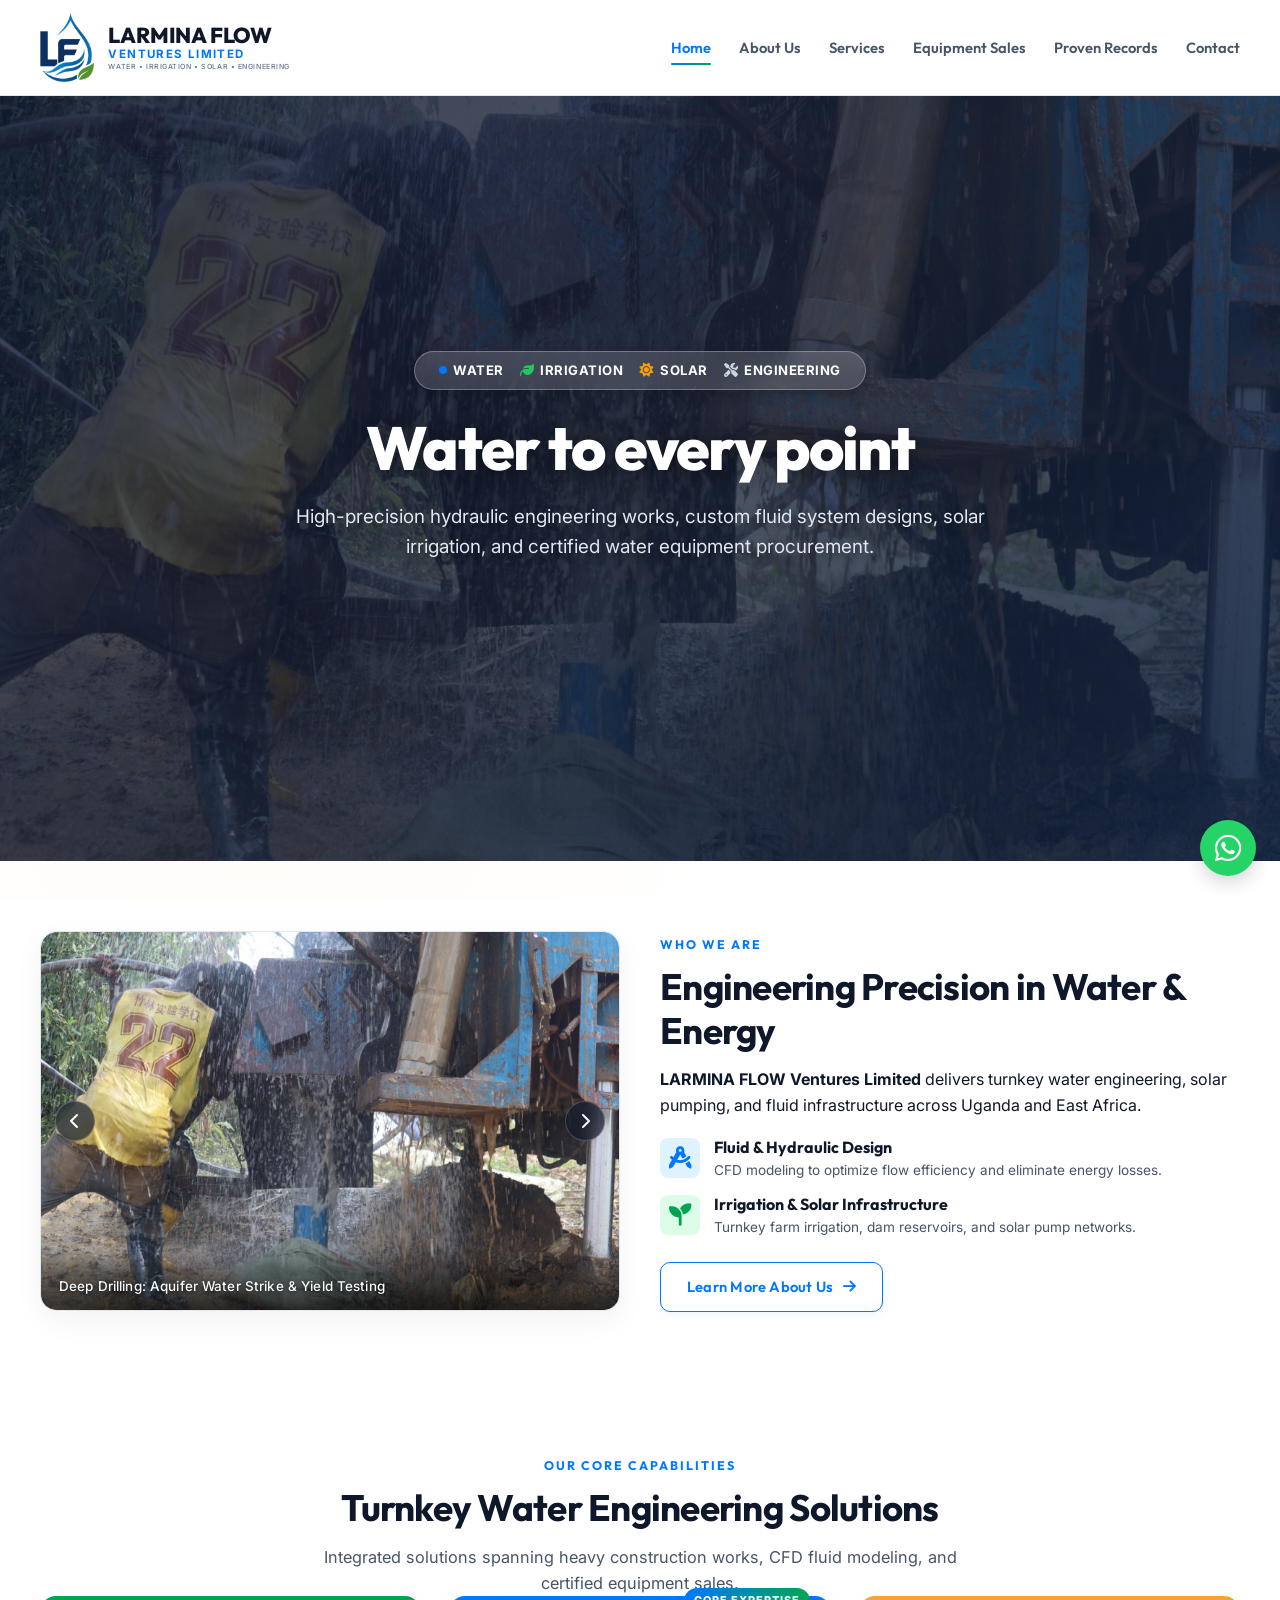
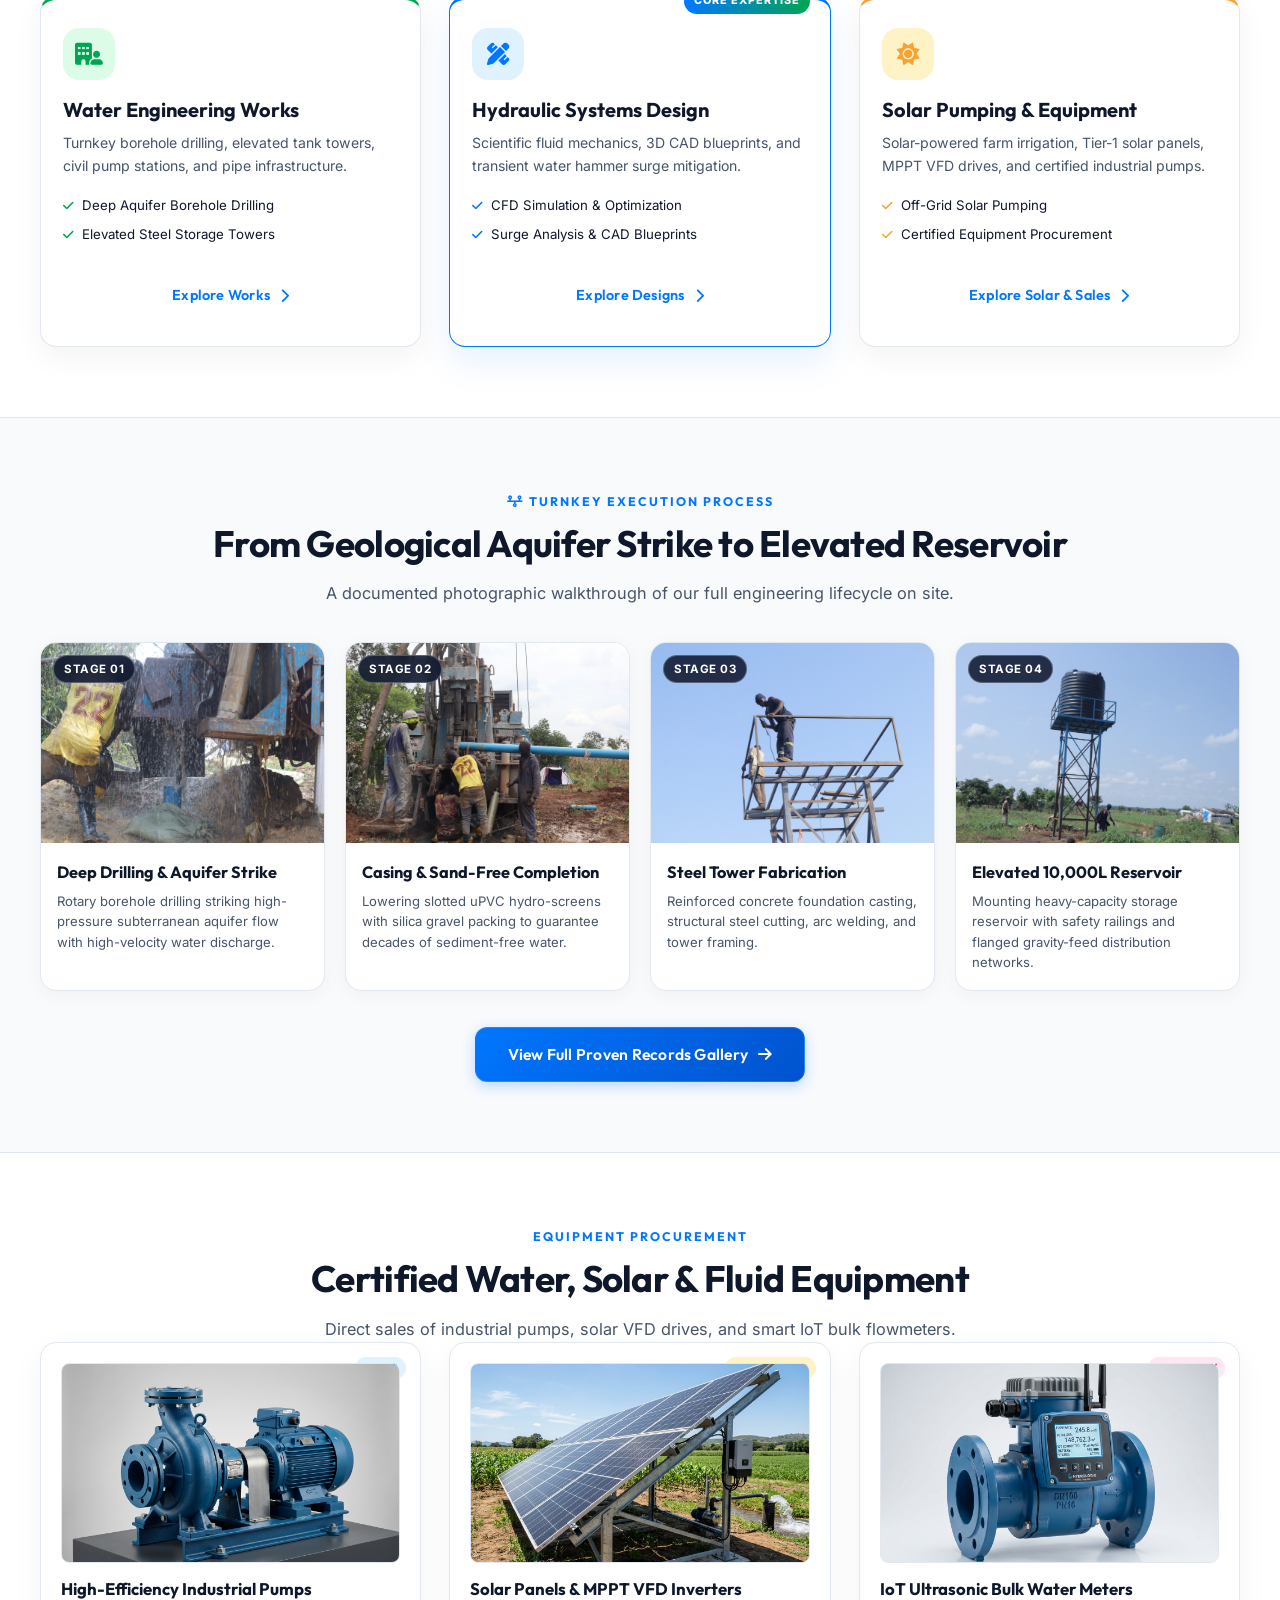
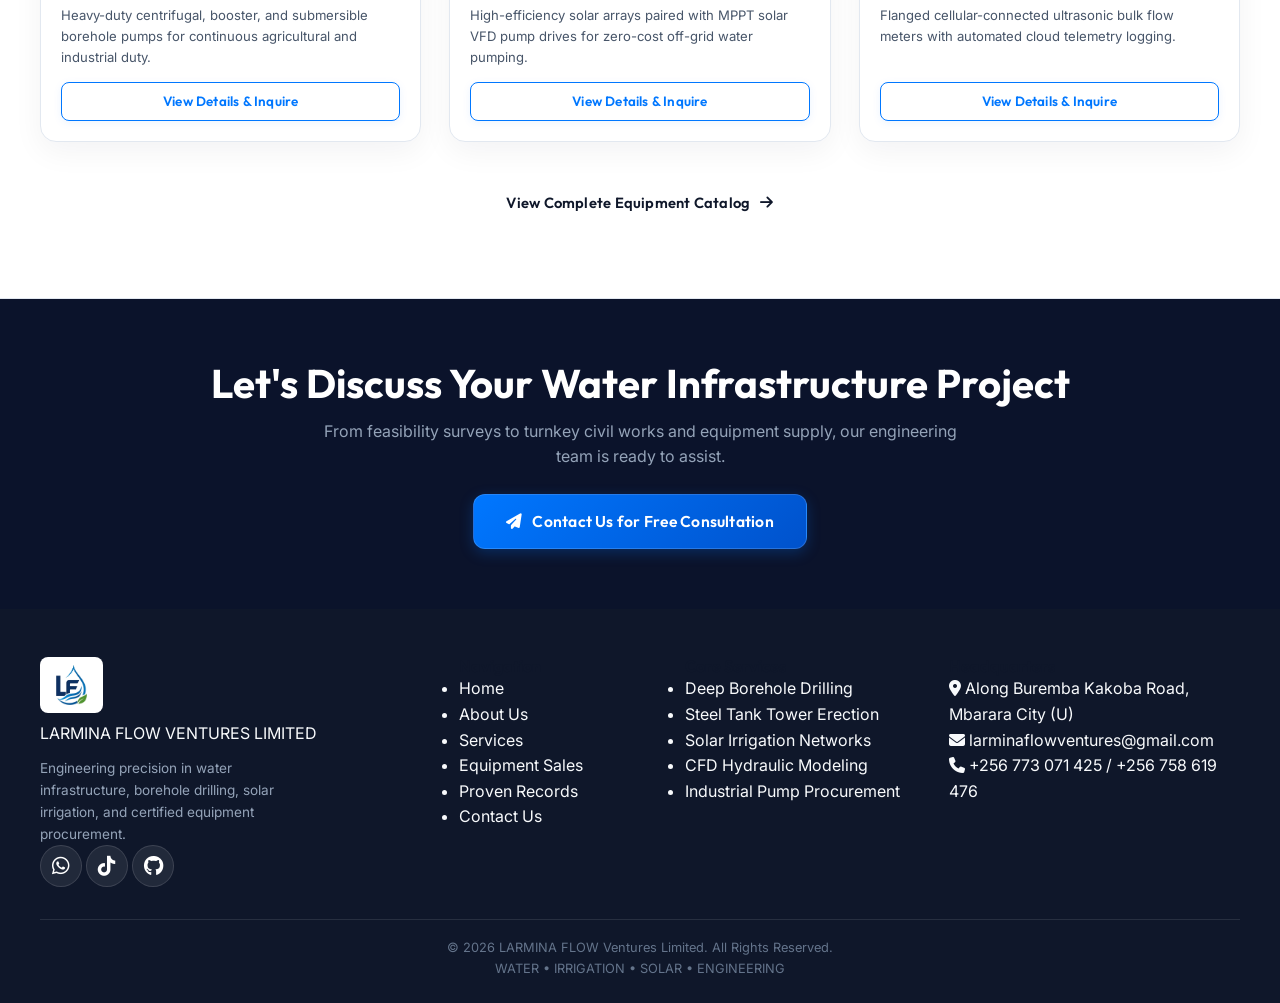
==== commit b5c1cfbb: "Bump CSS version to v32 to bust mobile cache" ====
--- a/index.html
+++ b/index.html
@@ -16,7 +16,7 @@
     <link rel="stylesheet" href="https://cdnjs.cloudflare.com/ajax/libs/font-awesome/6.5.2/css/all.min.css">
     
     <!-- Custom CSS -->
-    <link rel="stylesheet" href="styles.css?v=27.0">
+    <link rel="stylesheet" href="styles.css?v=32.0">
 </head>
 <body>
     <!-- Main Navigation Header -->
--- a/styles.css
+++ b/styles.css
@@ -238,7 +238,7 @@
 .brand-title-main {
     font-family: 'Outfit', sans-serif;
     font-weight: 800;
-    font-size: 1.35rem;
+    font-size: clamp(1.05rem, 2.5vw, 1.35rem);
     color: #0F172A;
     letter-spacing: -0.01em;
     line-height: 1.05;
@@ -247,7 +247,7 @@
 .brand-title-sub {
     font-family: 'Inter', sans-serif;
     font-weight: 700;
-    font-size: 0.72rem;
+    font-size: clamp(0.56rem, 1.3vw, 0.72rem);
     letter-spacing: 0.12em;
     color: #0077FF;
     text-transform: uppercase;
@@ -256,12 +256,13 @@
 
 .brand-tagline {
     font-family: 'Inter', sans-serif;
-    font-weight: 600;
-    font-size: 0.52rem;
-    letter-spacing: 0.12em;
+    font-weight: 500;
+    font-size: clamp(0.30rem, 0.82vw, 0.44rem);
+    letter-spacing: 0.08em;
     color: #64748B;
     text-transform: uppercase;
-    margin-top: 3px;
+    white-space: nowrap;
+    margin-top: 2px;
 }
 
 .footer-logo-img {
@@ -1679,6 +1680,17 @@
         box-shadow: 0 2px 10px rgba(15, 23, 42, 0.05);
     }
     .top-bar { display: none !important; }
+    .brand-logo-wrapper { 
+        gap: 10px; 
+    }
+    .header-logo-img { 
+        height: 52px; 
+        max-height: 54px; 
+        flex-shrink: 0;
+    }
+    .brand-title-main { font-size: 1.08rem; line-height: 1.05; }
+    .brand-title-sub { font-size: 0.60rem; letter-spacing: 0.09em; margin-top: 1px; }
+    .brand-tagline { font-size: 0.36rem; letter-spacing: 0.06em; white-space: nowrap; margin-top: 2px; }
 
     .nav-container {
         padding: 0 16px;
@@ -1726,7 +1738,7 @@
 
     .nav-menu {
         position: fixed;
-        top: 62px;
+        top: 72px;
         left: 0;
         width: 100%;
         background: rgba(255, 255, 255, 0.98);
@@ -1815,10 +1827,10 @@
     .container { padding: 0 14px; }
     .story-grid { grid-template-columns: 1fr; }
     .story-img-wrapper { height: 190px; }
-    .header-logo-img { height: 48px; max-height: 52px; }
-    .brand-tagline { font-size: 0.38rem; letter-spacing: 0.06em; }
-    .brand-title-main { font-size: 1.1rem; }
-    .brand-title-sub { font-size: 0.7rem; }
+    .header-logo-img { height: 46px; max-height: 48px; flex-shrink: 0; }
+    .brand-title-main { font-size: 0.95rem; }
+    .brand-title-sub { font-size: 0.52rem; letter-spacing: 0.07em; }
+    .brand-tagline { font-size: 0.30rem; letter-spacing: 0.04em; white-space: nowrap; }
     .brand-logo-wrapper { gap: 8px; }
     .grid-4, .grid-3, .grid-2 { grid-template-columns: 1fr; }
     .section { padding: 44px 0; }
@@ -1891,24 +1903,20 @@
 
 @media (max-width: 360px) {
     .container { padding: 0 10px; }
+    .header-logo-img { height: 38px; max-height: 40px; }
+    .brand-title-main { font-size: 0.82rem; }
+    .brand-title-sub { font-size: 0.45rem; letter-spacing: 0.04em; }
+    .brand-tagline { font-size: 0.26rem; letter-spacing: 0.02em; }
+    .brand-logo-wrapper { gap: 6px; }
     .hero .badge-pill, .badge-pill {
         gap: 2.5px !important;
         padding: 3px 5px !important;
         font-size: 0.44rem !important;
     }
-    .badge-item {
-        gap: 2px !important;
-    }
-    .badge-dot {
-        width: 4px !important;
-        height: 4px !important;
-    }
-    .badge-icon {
-        font-size: 0.46rem !important;
-    }
-    .hero-title {
-        font-size: 1.6rem !important;
-    }
+    .badge-item { gap: 2px !important; }
+    .badge-dot { width: 4px !important; height: 4px !important; }
+    .badge-icon { font-size: 0.46rem !important; }
+    .hero-title { font-size: 1.6rem !important; }
 }
 
 /* SUBPAGE HERO BANNER & BREADCRUMB STYLES */
